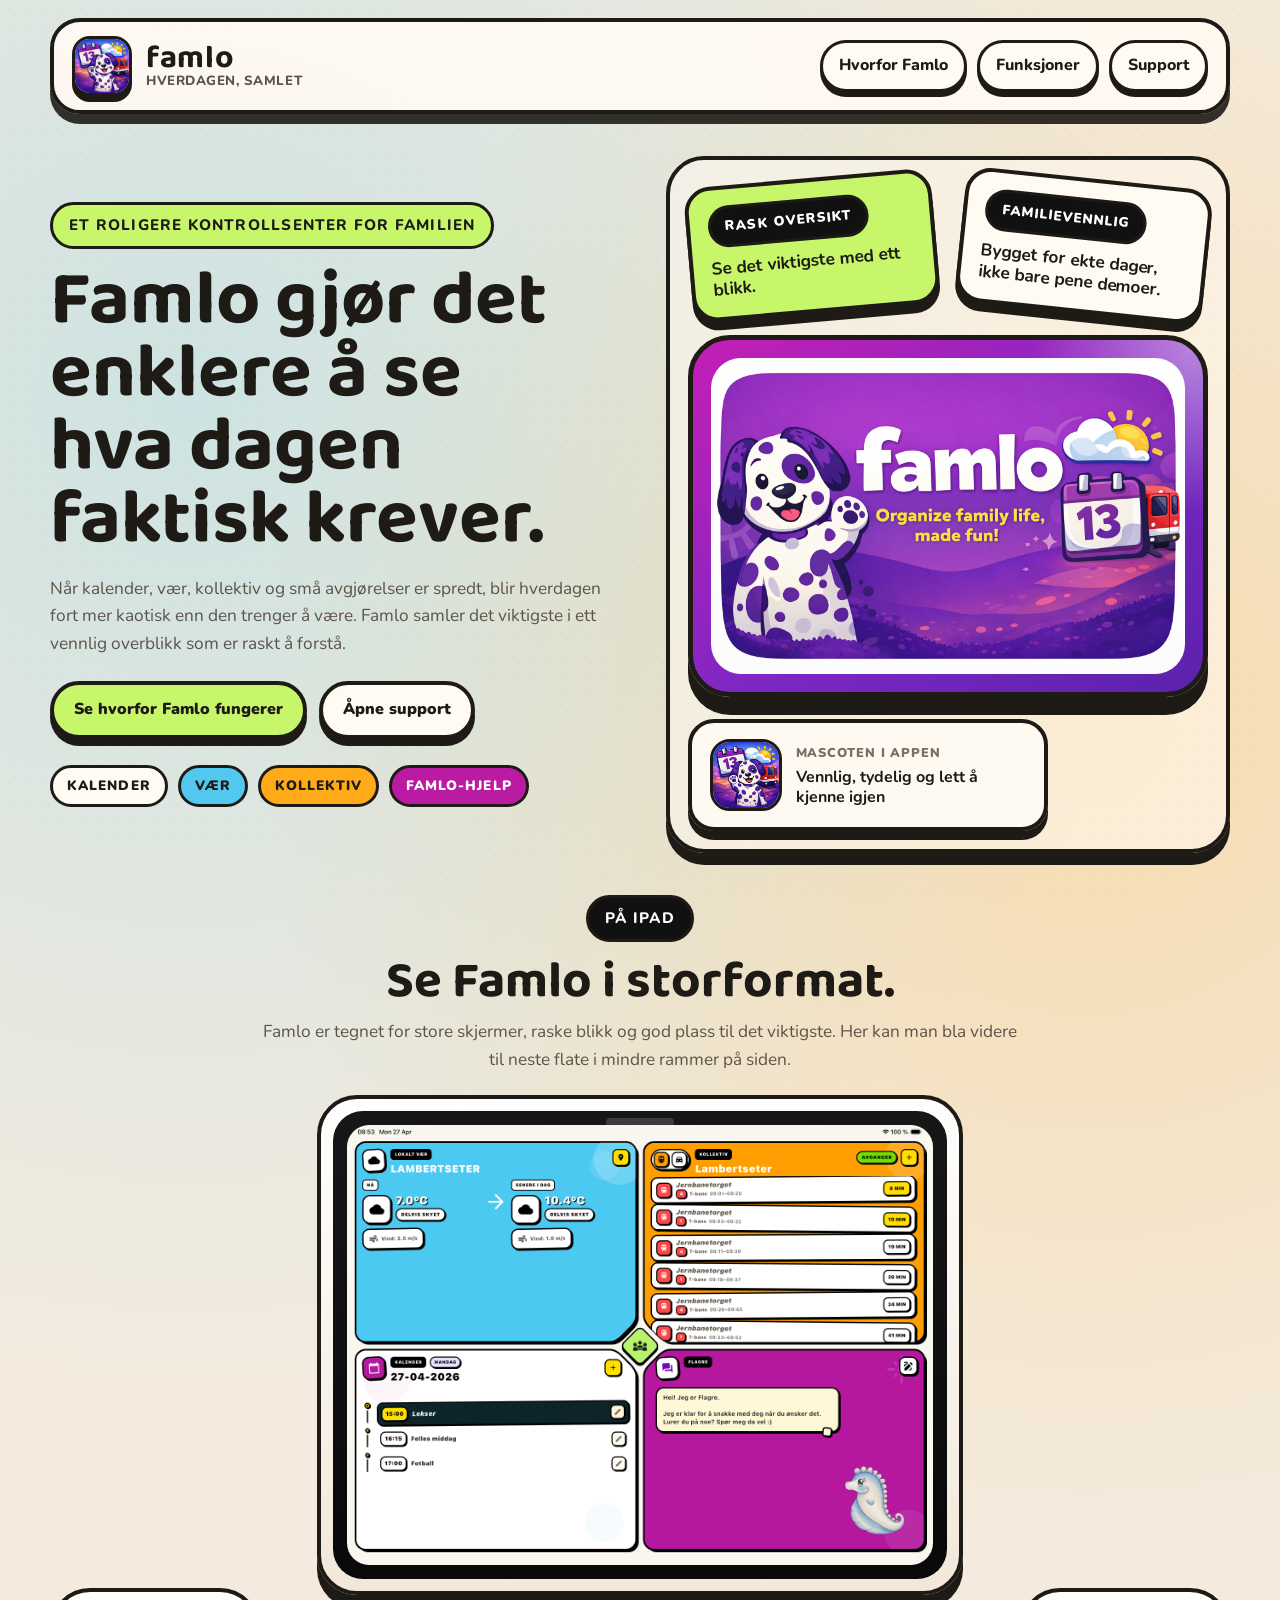
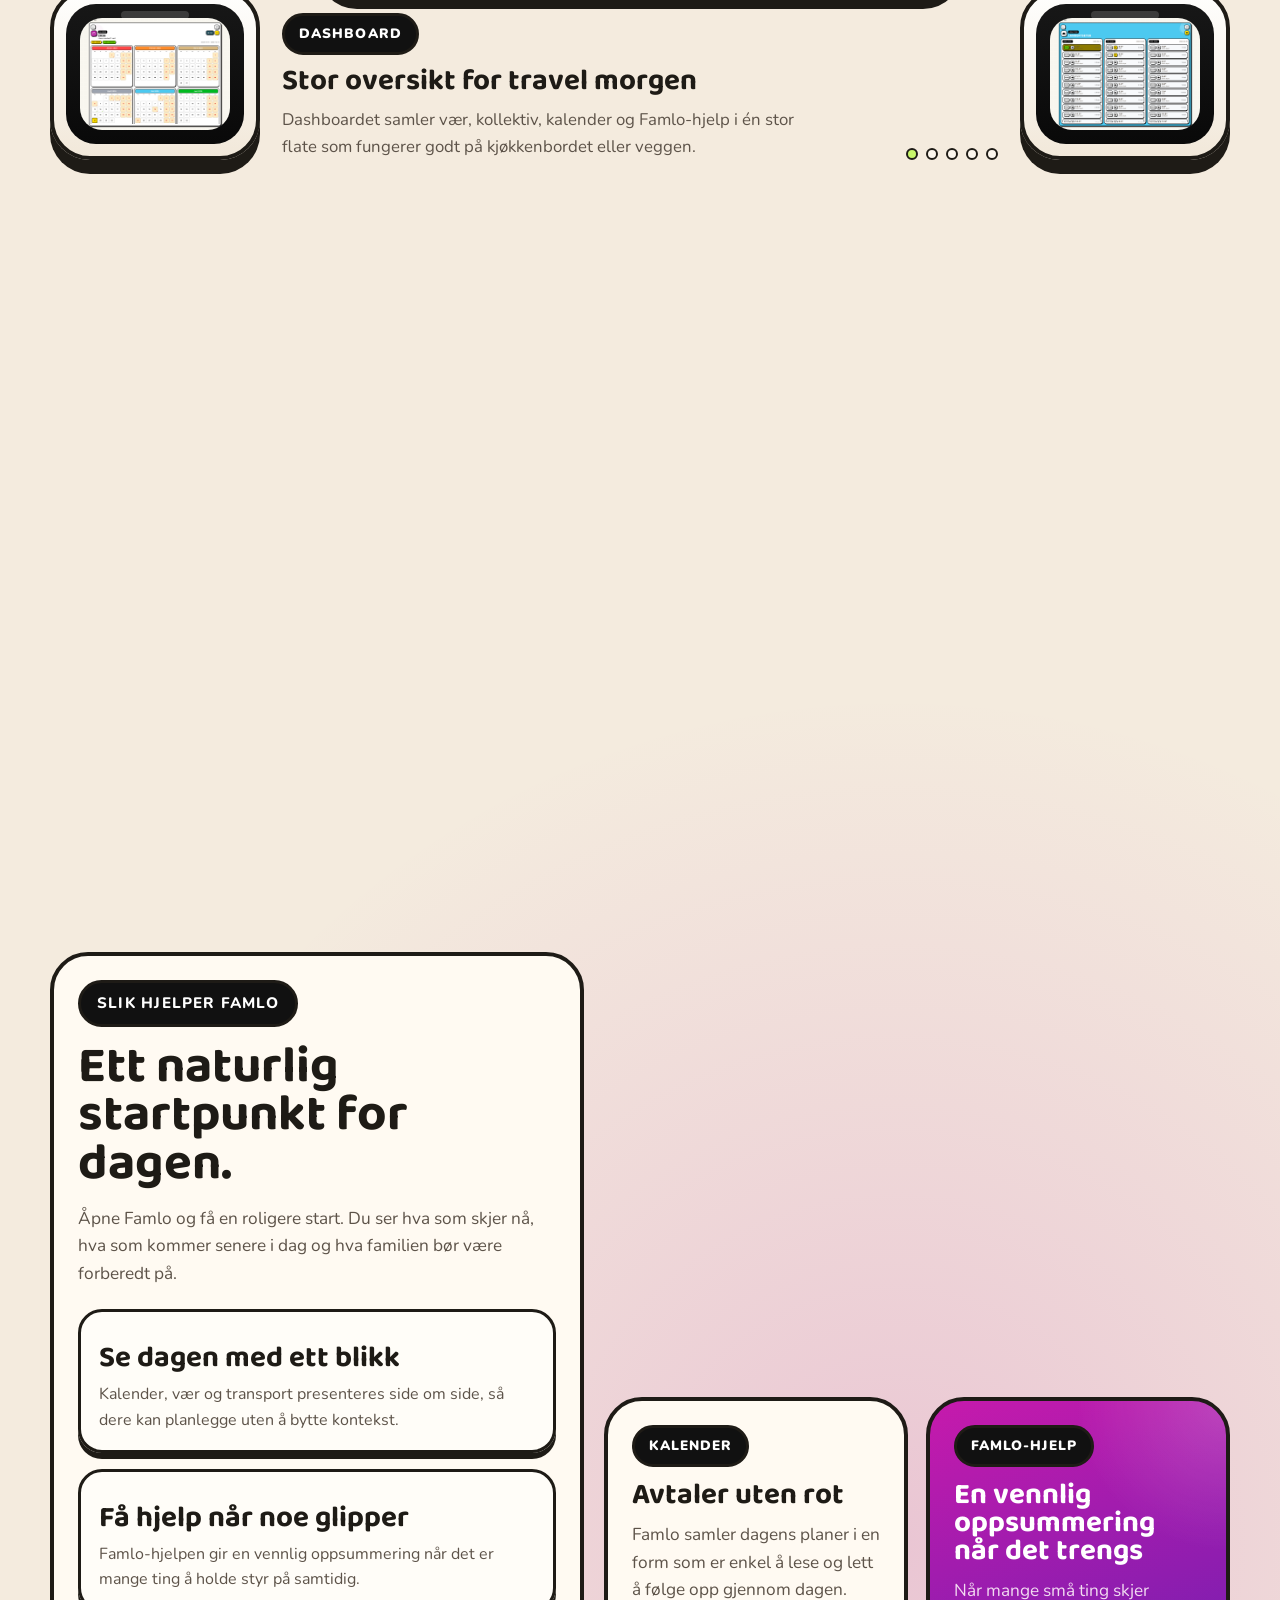
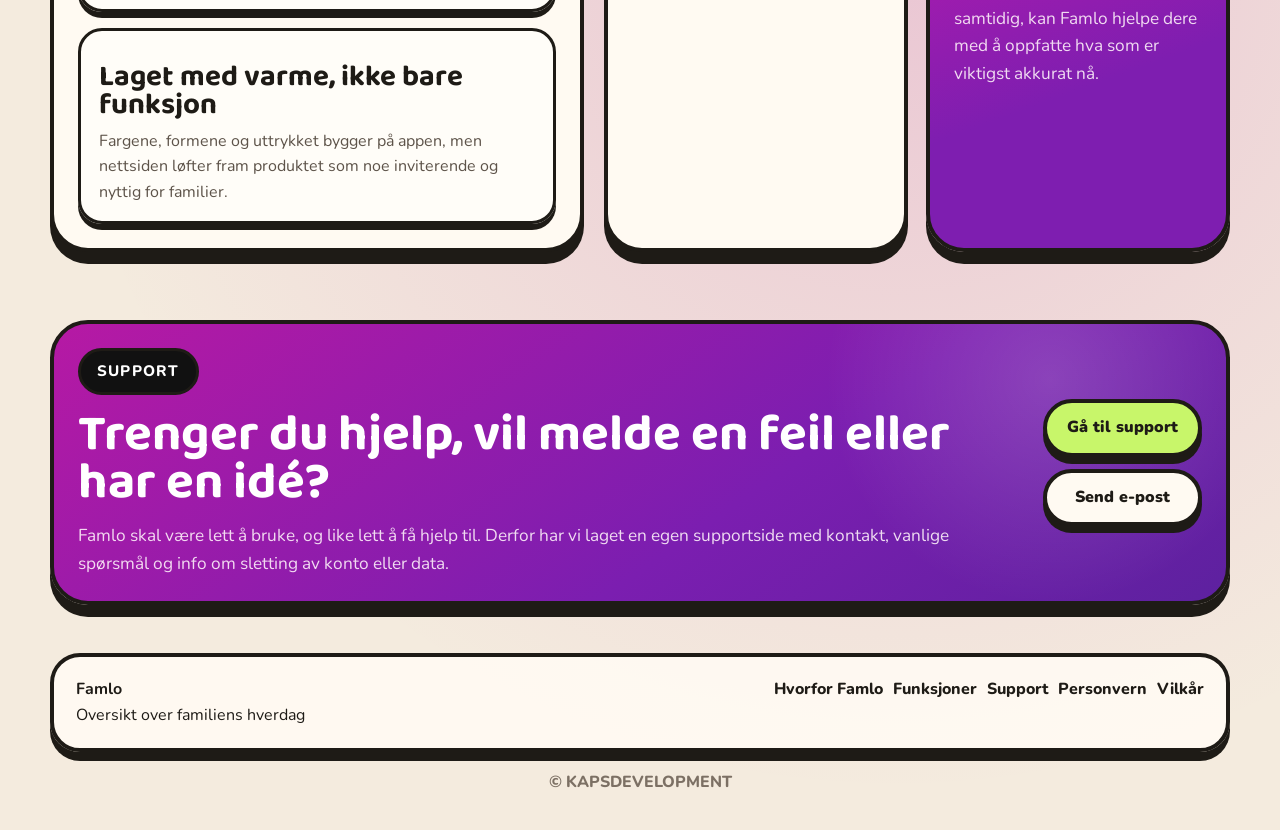
==== index.html @ 5cb6457a "UI impr" ====
<!DOCTYPE html>
<html lang="nb">
  <head>
    <meta charset="UTF-8" />
    <meta name="viewport" content="width=device-width, initial-scale=1.0" />
    <title>Famlo | Oversikt over familiens hverdag</title>
    <meta
      name="description"
      content="Famlo samler kalender, vær, kollektiv og vennlig hjelp i ett tydelig overblikk for familier."
    />
    <link rel="preconnect" href="https://fonts.googleapis.com" />
    <link rel="preconnect" href="https://fonts.gstatic.com" crossorigin />
    <link
      href="https://fonts.googleapis.com/css2?family=Baloo+2:wght@600;700;800&amp;family=Nunito:wght@500;700;800&amp;display=swap"
      rel="stylesheet"
    />
    <link rel="stylesheet" href="./styles.css" />
  </head>
  <body class="page-home">
    <div class="site-noise" aria-hidden="true"></div>

    <header class="site-header">
      <div class="container nav-shell">
        <a class="brand" href="./" aria-label="Famlo hjem">
          <span class="brand-icon">
            <img
              src="./assets/images/famlo_app_ikon.png"
              alt="Famlo ikon"
              loading="eager"
            />
          </span>
          <span class="brand-copy">
            <strong>famlo</strong>
            <small>Hverdagen, samlet</small>
          </span>
        </a>

        <nav class="nav-links" aria-label="Hovednavigasjon">
          <a href="#hvordan">Hvorfor Famlo</a>
          <a href="#funksjoner">Funksjoner</a>
          <a href="./support/">Support</a>
        </nav>
      </div>
    </header>

    <main>
      <section class="section hero-section">
        <div class="container hero-grid">
          <div class="hero-copy reveal">
            <span class="eyebrow lime">Et roligere kontrollsenter for familien</span>
            <h1>Famlo gjør det enklere å se hva dagen faktisk krever.</h1>
            <p class="hero-lead">
              Når kalender, vær, kollektiv og små avgjørelser er spredt, blir
              hverdagen fort mer kaotisk enn den trenger å være. Famlo samler det
              viktigste i ett vennlig overblikk som er raskt å forstå.
            </p>

            <div class="cta-row">
              <a class="button button-primary" href="#hvordan">Se hvorfor Famlo fungerer</a>
              <a class="button button-secondary" href="./support/">Åpne support</a>
            </div>

            <div class="hero-chip-row" aria-label="Famlo nøkkelpunkter">
              <span class="hero-chip">Kalender</span>
              <span class="hero-chip blue">Vær</span>
              <span class="hero-chip orange">Kollektiv</span>
              <span class="hero-chip purple">Famlo-hjelp</span>
            </div>
          </div>

          <div class="hero-visual reveal">
            <div class="visual-stage">
              <div class="visual-callouts visual-callouts-top">
                <div class="sticker-card lime tilt-left">
                  <span class="sticker-label">RASK OVERSIKT</span>
                  <strong>Se det viktigste med ett blikk.</strong>
                </div>

                <div class="sticker-card paper tilt-right">
                  <span class="sticker-label">FAMILIEVENNLIG</span>
                  <strong>Bygget for ekte dager, ikke bare pene demoer.</strong>
                </div>
              </div>

              <div class="promo-frame">
                <img
                  src="./assets/images/famlo_promo.png"
                  alt="Famlo promoillustrasjon"
                  loading="eager"
                />
              </div>

              <div class="visual-callouts visual-callouts-bottom">
                <div class="mascot-chip">
                  <img
                    src="./assets/images/famlo_app_ikon.png"
                    alt="Famlo hund"
                    loading="lazy"
                  />
                  <div>
                    <span>Mascoten i appen</span>
                    <strong>Vennlig, tydelig og lett å kjenne igjen</strong>
                  </div>
                </div>
              </div>
            </div>
          </div>
        </div>
      </section>

      <section class="section showcase-section" id="skjermbilder">
        <div class="container">
          <div class="section-heading showcase-heading reveal">
            <span class="eyebrow">På iPad</span>
            <h2>Se Famlo i storformat.</h2>
            <p>
              Famlo er tegnet for store skjermer, raske blikk og god plass til det
              viktigste. Her kan man bla videre til neste flate i mindre rammer på
              siden.
            </p>
          </div>

          <div class="showcase-carousel reveal" data-showcase-carousel>
            <button
              class="showcase-side-button showcase-side-button-prev"
              type="button"
              data-showcase-shift="-1"
              aria-label="Vis forrige skjermbilde"
            >
              <div class="tablet-frame tablet-frame-small">
                <div class="tablet-shell">
                  <span class="tablet-camera" aria-hidden="true"></span>
                  <div class="tablet-screen" data-showcase-screen="prev"></div>
                </div>
              </div>
            </button>

            <div class="showcase-main-stage">
              <div class="tablet-frame tablet-frame-large">
                <div class="tablet-shell">
                  <span class="tablet-camera" aria-hidden="true"></span>
                  <div class="tablet-screen" data-showcase-screen="current"></div>
                </div>
              </div>

              <div class="showcase-caption">
                <div class="showcase-caption-copy">
                  <span class="summary-kicker" data-showcase-badge></span>
                  <h3 data-showcase-title></h3>
                  <p data-showcase-copy></p>
                </div>

                <div class="showcase-controls">
                  <div class="showcase-dots" data-showcase-dots aria-label="Skjermbildevalg"></div>
                </div>
              </div>
            </div>

            <button
              class="showcase-side-button showcase-side-button-next"
              type="button"
              data-showcase-shift="1"
              aria-label="Vis neste skjermbilde"
            >
              <div class="tablet-frame tablet-frame-small">
                <div class="tablet-shell">
                  <span class="tablet-camera" aria-hidden="true"></span>
                  <div class="tablet-screen" data-showcase-screen="next"></div>
                </div>
              </div>
            </button>
          </div>
        </div>
      </section>

      <section class="section" id="hvordan">
        <div class="container">
          <div class="section-heading reveal">
            <span class="eyebrow">Hvorfor Famlo</span>
            <h2>Bygget for ekte familiehverdag</h2>
            <p>
              Famlo skal ikke føles som enda en app som krever mer oppmerksomhet.
              Den skal redusere friksjon, gjøre informasjon lettere å oppfatte og
              hjelpe familien med å holde oversikt uten å holde alt i hodet.
            </p>
          </div>

          <div class="value-grid">
            <article class="value-card sky reveal">
              <span class="card-tag">Mindre friksjon</span>
              <h3>Det viktigste først</h3>
              <p>
                Slipp å hoppe mellom flere apper bare for å vite hva som skjer i
                dag, hvordan været blir og hvordan dere kommer dere dit dere skal.
              </p>
            </article>

            <article class="value-card orange reveal">
              <span class="card-tag">Raskt å forstå</span>
              <h3>Tydelig også når det haster</h3>
              <p>
                Store flater, tydelige kontraster og en vennlig visuell stil gjør
                det lettere å lese informasjon raskt i en travel morgen.
              </p>
            </article>

            <article class="value-card paper reveal">
              <span class="card-tag">Samlet flyt</span>
              <h3>Mer oversikt, mindre koordinering</h3>
              <p>
                Når familien deler en tydelig oversikt, blir det enklere å følge
                opp avtaler, planer og små endringer underveis i dagen.
              </p>
            </article>

            <article class="value-card plum reveal">
              <span class="card-tag">Vennlig hjelp</span>
              <h3>Støtte når hodet er fullt</h3>
              <p>
                Famlo er laget for å gi korte oppsummeringer og nyttig hjelp når
                det er mye som skjer samtidig hjemme.
              </p>
            </article>
          </div>
        </div>
      </section>

      <section class="section" id="funksjoner">
        <div class="container feature-layout">
          <article class="story-card reveal">
            <span class="eyebrow">Slik hjelper Famlo</span>
            <h2>Ett naturlig startpunkt for dagen.</h2>
            <p>
              Åpne Famlo og få en roligere start. Du ser hva som skjer nå, hva som
              kommer senere i dag og hva familien bør være forberedt på.
            </p>

            <div class="story-points">
              <div class="story-point">
                <h3>Se dagen med ett blikk</h3>
                <p>
                  Kalender, vær og transport presenteres side om side, så dere kan
                  planlegge uten å bytte kontekst.
                </p>
              </div>

              <div class="story-point">
                <h3>Få hjelp når noe glipper</h3>
                <p>
                  Famlo-hjelpen gir en vennlig oppsummering når det er mange ting å
                  holde styr på samtidig.
                </p>
              </div>

              <div class="story-point">
                <h3>Laget med varme, ikke bare funksjon</h3>
                <p>
                  Fargene, formene og uttrykket bygger på appen, men nettsiden
                  løfter fram produktet som noe inviterende og nyttig for familier.
                </p>
              </div>
            </div>
          </article>

          <div class="dashboard-grid">
            <article class="feature-card sky reveal">
              <span class="feature-label">LOKALT VÆR</span>
              <h3>Forbered dagen raskere</h3>
              <p>
                Se hvordan været er nå og senere i dag, så det blir lettere å kle
                barna riktig og planlegge overganger.
              </p>
            </article>

            <article class="feature-card orange reveal">
              <span class="feature-label">KOLLEKTIV</span>
              <h3>Vit når dere må gå</h3>
              <p>
                Famlo gjør avgangene mer synlige og mer brukbare i øyeblikket, så
                familien slipper mer gjetting enn nødvendig.
              </p>
            </article>

            <article class="feature-card paper reveal">
              <span class="feature-label">KALENDER</span>
              <h3>Avtaler uten rot</h3>
              <p>
                Famlo samler dagens planer i en form som er enkel å lese og lett å
                følge opp gjennom dagen.
              </p>
            </article>

            <article class="feature-card plum reveal">
              <span class="feature-label">FAMLO-HJELP</span>
              <h3>En vennlig oppsummering når det trengs</h3>
              <p>
                Når mange små ting skjer samtidig, kan Famlo hjelpe dere med å
                oppfatte hva som er viktigst akkurat nå.
              </p>
            </article>
          </div>
        </div>
      </section>

      <section class="section">
        <div class="container">
          <div class="cta-banner reveal">
            <div>
              <span class="eyebrow">Support</span>
              <h2>Trenger du hjelp, vil melde en feil eller har en idé?</h2>
              <p>
                Famlo skal være lett å bruke, og like lett å få hjelp til. Derfor
                har vi laget en egen supportside med kontakt, vanlige spørsmål og
                info om sletting av konto eller data.
              </p>
            </div>

            <div class="cta-stack">
              <a class="button button-primary" href="./support/">Gå til support</a>
              <a class="button button-secondary" href="mailto:contact@kapsdevelopment.com">
                Send e-post
              </a>
            </div>
          </div>
        </div>
      </section>
    </main>

    <footer class="site-footer">
      <div class="container footer-shell">
        <div>
          <strong>Famlo</strong><br />
          Oversikt over familiens hverdag
        </div>

        <div class="footer-links">
          <a href="#hvordan">Hvorfor Famlo</a>
          <a href="#funksjoner">Funksjoner</a>
          <a href="./support/">Support</a>
          <a href="./privacy/">Personvern</a>
          <a href="./terms/">Vilkår</a>
        </div>
      </div>

      <p class="footer-note">
        <a href="https://kapsdevelopment.com">© KAPSDEVELOPMENT</a>
      </p>
    </footer>

    <script src="./script.js"></script>
  </body>
</html>
---- styles.css ----
:root {
  --bg: #f4ebde;
  --paper: #fffaf2;
  --paper-strong: #fffdf8;
  --ink: #1e1b16;
  --muted: #5d5349;
  --muted-soft: #7c7064;
  --line: #1e1b16;
  --lime: #c8f66a;
  --sky: #53c8ef;
  --orange: #ffaa18;
  --plum: #bb1ba3;
  --purple-deep: #6f21b6;
  --yellow: #ffde00;
  --cream-shadow: rgba(30, 27, 22, 0.16);
  --card-shadow: 0 12px 0 var(--line);
  --border-strong: 4px solid var(--line);
  --radius-xl: 38px;
  --radius-lg: 28px;
  --radius-md: 20px;
  --radius-pill: 999px;
  --font-display: "Baloo 2", "Trebuchet MS", sans-serif;
  --font-body: "Nunito", "Trebuchet MS", sans-serif;
  --max-width: 1180px;
}

* {
  box-sizing: border-box;
}

html {
  scroll-behavior: smooth;
}

body {
  margin: 0;
  min-height: 100vh;
  color: var(--ink);
  font-family: var(--font-body);
  background:
    radial-gradient(circle at 15% 10%, rgba(83, 200, 239, 0.24), transparent 26%),
    radial-gradient(circle at 85% 18%, rgba(255, 170, 24, 0.24), transparent 24%),
    radial-gradient(circle at 70% 78%, rgba(187, 27, 163, 0.18), transparent 26%),
    var(--bg);
  line-height: 1.6;
}

body.page-support {
  background:
    radial-gradient(circle at 10% 16%, rgba(200, 246, 106, 0.24), transparent 22%),
    radial-gradient(circle at 86% 14%, rgba(83, 200, 239, 0.2), transparent 24%),
    radial-gradient(circle at 72% 84%, rgba(187, 27, 163, 0.16), transparent 24%),
    var(--bg);
}

.site-noise {
  position: fixed;
  inset: 0;
  pointer-events: none;
  opacity: 0.34;
  background-image: radial-gradient(rgba(30, 27, 22, 0.09) 1px, transparent 1px);
  background-size: 18px 18px;
  z-index: -1;
}

img {
  display: block;
  max-width: 100%;
}

a {
  color: inherit;
  text-decoration: none;
}

p {
  margin: 0;
}

.container {
  width: min(calc(100% - 32px), var(--max-width));
  margin: 0 auto;
}

.section {
  padding: 34px 0;
}

.site-header {
  position: sticky;
  top: 0;
  z-index: 20;
  padding: 18px 0 0;
}

.nav-shell {
  display: flex;
  align-items: center;
  justify-content: space-between;
  gap: 20px;
  padding: 14px 18px;
  border: var(--border-strong);
  border-radius: 30px;
  background: rgba(255, 250, 242, 0.92);
  box-shadow: 0 10px 0 rgba(30, 27, 22, 0.9);
  backdrop-filter: blur(8px);
}

.brand {
  display: flex;
  align-items: center;
  gap: 14px;
  min-width: 0;
}

.brand-icon {
  width: 60px;
  height: 60px;
  border-radius: 18px;
  overflow: hidden;
  border: 3px solid var(--line);
  background: var(--paper-strong);
  box-shadow: 0 6px 0 var(--line);
  flex: 0 0 auto;
}

.brand-icon img {
  width: 100%;
  height: 100%;
  object-fit: cover;
}

.brand-copy {
  display: flex;
  flex-direction: column;
  line-height: 1;
}

.brand-copy strong {
  font-family: var(--font-display);
  font-size: 2rem;
  letter-spacing: 0.02em;
}

.brand-copy small {
  font-weight: 800;
  color: var(--muted);
  letter-spacing: 0.04em;
  text-transform: uppercase;
}

.nav-links {
  display: flex;
  align-items: center;
  flex-wrap: wrap;
  justify-content: flex-end;
  gap: 10px;
}

.nav-links a,
.text-link {
  padding: 10px 16px;
  border: 3px solid var(--line);
  border-radius: var(--radius-pill);
  background: var(--paper);
  box-shadow: 0 5px 0 var(--line);
  font-weight: 800;
  transition: transform 160ms ease, box-shadow 160ms ease, background 160ms ease;
}

.nav-links a:hover,
.text-link:hover,
.button:hover {
  transform: translateY(-2px);
  box-shadow: 0 7px 0 var(--line);
}

.hero-section {
  padding-top: 42px;
}

.hero-grid,
.support-hero-grid {
  display: grid;
  grid-template-columns: minmax(0, 1.02fr) minmax(0, 0.98fr);
  gap: 28px;
  align-items: center;
}

.support-hero-grid {
  align-items: start;
}

.hero-copy,
.hero-visual,
.story-card,
.support-panel,
.form-card,
.quick-link-card,
.value-card,
.feature-card,
.cta-banner {
  border: var(--border-strong);
  border-radius: var(--radius-xl);
  box-shadow: var(--card-shadow);
}

.hero-copy {
  padding: 12px 0;
  border: 0;
  box-shadow: none;
}

.eyebrow {
  display: inline-flex;
  align-items: center;
  justify-content: center;
  margin-bottom: 16px;
  padding: 8px 16px;
  border: 3px solid var(--line);
  border-radius: var(--radius-pill);
  background: #111;
  color: #fff;
  font-size: 0.95rem;
  font-weight: 800;
  letter-spacing: 0.08em;
  text-transform: uppercase;
}

.eyebrow.lime {
  background: var(--lime);
  color: var(--ink);
}

h1,
h2,
h3 {
  margin: 0;
  font-family: var(--font-display);
  line-height: 0.95;
}

h1 {
  font-size: clamp(3.3rem, 6vw, 6.2rem);
  max-width: 11ch;
}

h2 {
  font-size: clamp(2.2rem, 4vw, 4rem);
}

h3 {
  font-size: clamp(1.55rem, 2.3vw, 2rem);
}

.hero-lead,
.section-heading p,
.story-card > p,
.feature-card p,
.value-card p,
.cta-banner p,
.support-copy,
.form-intro,
.faq-content p,
.support-panel p,
.quick-link-card p {
  color: var(--muted);
  font-size: 1.08rem;
}

.hero-lead {
  max-width: 57ch;
  margin-top: 18px;
}

.support-copy {
  margin-top: 14px;
  max-width: 58ch;
}

.cta-row {
  display: flex;
  flex-wrap: wrap;
  gap: 12px;
  margin-top: 24px;
}

.button {
  display: inline-flex;
  align-items: center;
  justify-content: center;
  min-height: 56px;
  padding: 12px 20px;
  border: var(--border-strong);
  border-radius: var(--radius-pill);
  box-shadow: 0 7px 0 var(--line);
  font-size: 1rem;
  font-weight: 900;
  text-align: center;
  transition: transform 160ms ease, box-shadow 160ms ease, background 160ms ease;
}

.button-primary {
  background: var(--lime);
}

.button-secondary {
  background: var(--paper);
}

.hero-chip-row {
  display: flex;
  flex-wrap: wrap;
  gap: 10px;
  margin-top: 26px;
}

.hero-chip,
.feature-label,
.card-tag,
.sticker-label,
.summary-kicker {
  display: inline-flex;
  align-items: center;
  justify-content: center;
  width: fit-content;
  padding: 7px 14px;
  border: 3px solid var(--line);
  border-radius: var(--radius-pill);
  background: #111;
  color: #fff;
  font-size: 0.85rem;
  font-weight: 900;
  letter-spacing: 0.08em;
  text-transform: uppercase;
}

.hero-chip {
  background: var(--paper);
  color: var(--ink);
}

.hero-chip.blue {
  background: var(--sky);
}

.hero-chip.orange {
  background: var(--orange);
}

.hero-chip.purple {
  background: var(--plum);
  color: #fff;
}

.visual-stage {
  display: flex;
  flex-direction: column;
  gap: 18px;
}

.hero-visual {
  padding: 18px;
  background: rgba(255, 250, 242, 0.55);
}

.promo-frame {
  position: relative;
  z-index: 1;
  width: min(100%, 540px);
  margin-inline: auto;
  padding: 18px;
  border-radius: 42px;
  border: 5px solid var(--line);
  background:
    radial-gradient(circle at top right, rgba(255, 255, 255, 0.46), transparent 28%),
    linear-gradient(145deg, #c41fb4, #7d27c5 55%, #5b22aa);
  box-shadow: 0 18px 0 var(--line);
}

.promo-frame img {
  width: 100%;
  border-radius: 30px;
}

.visual-callouts {
  display: flex;
  align-items: flex-start;
  justify-content: space-between;
  gap: 16px;
}

.visual-callouts-top {
  margin-bottom: 4px;
}

.visual-callouts-bottom {
  margin-top: 4px;
}

.sticker-card,
.mascot-chip {
  border: var(--border-strong);
  border-radius: 26px;
  box-shadow: 0 9px 0 var(--line);
  padding: 16px 18px;
}

.sticker-card {
  width: min(248px, 48%);
}

.sticker-card strong {
  display: block;
  margin-top: 10px;
  font-size: 1.08rem;
  line-height: 1.25;
}

.sticker-card.lime {
  background: var(--lime);
  animation: floaty 5.6s ease-in-out infinite;
}

.sticker-card.paper {
  background: var(--paper);
  animation: floaty 6.2s ease-in-out infinite reverse;
}

.tilt-left {
  transform: rotate(-5deg);
}

.tilt-right {
  transform: rotate(6deg);
}

.mascot-chip {
  display: flex;
  align-items: center;
  gap: 14px;
  width: min(360px, 100%);
  background: rgba(255, 250, 242, 0.96);
  animation: bob 6.8s ease-in-out infinite;
}

.mascot-chip img {
  width: 72px;
  height: 72px;
  object-fit: cover;
  border-radius: 20px;
  border: 3px solid var(--line);
  background: #fff;
  flex: 0 0 auto;
}

.mascot-chip span {
  display: block;
  font-size: 0.8rem;
  font-weight: 900;
  letter-spacing: 0.07em;
  text-transform: uppercase;
  color: var(--muted-soft);
}

.mascot-chip strong {
  display: block;
  margin-top: 4px;
  line-height: 1.25;
  font-size: 1rem;
}

.showcase-section {
  padding-top: 8px;
}

.showcase-heading {
  margin-inline: auto;
  text-align: center;
}

.showcase-carousel {
  display: grid;
  grid-template-columns: minmax(0, 210px) minmax(0, 1fr) minmax(0, 210px);
  gap: 22px;
  align-items: end;
}

.showcase-main-stage {
  display: grid;
  gap: 18px;
  justify-items: center;
}

.showcase-side-button {
  display: grid;
  gap: 0;
  padding: 0;
  border: 0;
  background: transparent;
  color: inherit;
  cursor: pointer;
  text-align: center;
  transition: transform 180ms ease;
}

.showcase-side-button:hover,
.showcase-side-button:focus-visible {
  transform: translateY(-4px);
}

.showcase-side-button:focus-visible {
  outline: 3px solid var(--line);
  outline-offset: 4px;
}

.tablet-frame {
  width: 100%;
  padding: 12px;
  border: 4px solid var(--line);
  border-radius: 40px;
  background:
    linear-gradient(180deg, rgba(255, 255, 255, 0.96), rgba(241, 231, 217, 0.96));
  box-shadow: 0 14px 0 var(--line);
}

.tablet-frame-large {
  max-width: 646px;
  margin-inline: auto;
}

.tablet-frame-small {
  max-width: 210px;
  margin-inline: auto;
}

.tablet-shell {
  position: relative;
  padding: 14px;
  border-radius: 30px;
  background: linear-gradient(180deg, #171717, #090909);
}

.tablet-camera {
  position: absolute;
  top: 7px;
  left: 50%;
  width: 68px;
  height: 8px;
  border-radius: 999px;
  background: rgba(255, 255, 255, 0.16);
  transform: translateX(-50%);
}

.tablet-screen {
  aspect-ratio: 4 / 3;
  overflow: hidden;
  border-radius: 22px;
  background: #f7f1e5;
}

.showcase-screen-image {
  width: 100%;
  height: 100%;
  object-fit: cover;
}

.showcase-screen-placeholder {
  display: flex;
  height: 100%;
  flex-direction: column;
  justify-content: space-between;
  padding: 18px;
  color: var(--ink);
}

.showcase-tone-sky {
  background:
    radial-gradient(circle at top right, rgba(255, 255, 255, 0.38), transparent 28%),
    linear-gradient(180deg, #69c7ef, #4db8e8);
}

.showcase-tone-paper {
  background:
    radial-gradient(circle at top right, rgba(83, 200, 239, 0.18), transparent 26%),
    linear-gradient(180deg, #fff9ef, #f8eedf);
}

.showcase-tone-plum {
  background:
    radial-gradient(circle at top right, rgba(255, 255, 255, 0.22), transparent 30%),
    linear-gradient(180deg, #c21ab3, #7c20b8 62%, #5b22aa);
  color: #fff;
}

.showcase-screen-top {
  display: flex;
  align-items: center;
  justify-content: space-between;
  gap: 12px;
}

.showcase-screen-kicker,
.showcase-screen-status {
  display: inline-flex;
  align-items: center;
  justify-content: center;
  min-height: 34px;
  padding: 6px 12px;
  border: 3px solid var(--line);
  border-radius: var(--radius-pill);
  box-shadow: 0 4px 0 var(--line);
  font-size: 0.82rem;
  font-weight: 900;
  letter-spacing: 0.04em;
  text-transform: uppercase;
}

.showcase-screen-kicker {
  background: #111;
  color: #fff;
}

.showcase-screen-status {
  background: var(--paper);
  color: var(--ink);
}

.showcase-tone-plum .showcase-screen-status {
  background: var(--yellow);
}

.showcase-screen-body {
  display: grid;
  gap: 8px;
}

.showcase-screen-title {
  font-family: var(--font-display);
  font-size: clamp(1.7rem, 2.8vw, 3rem);
  line-height: 0.95;
  letter-spacing: -0.02em;
}

.showcase-screen-subtitle {
  max-width: 28ch;
  font-size: 1rem;
  font-weight: 800;
  color: inherit;
  opacity: 0.86;
}

.showcase-screen-panels {
  display: grid;
  gap: 10px;
}

.showcase-screen-panel {
  display: flex;
  align-items: center;
  justify-content: space-between;
  gap: 12px;
  padding: 12px 14px;
  border: 3px solid var(--line);
  border-radius: 20px;
  box-shadow: 0 5px 0 var(--line);
  background: rgba(255, 250, 242, 0.95);
  color: var(--ink);
}

.showcase-screen-panel strong {
  font-size: 0.98rem;
  line-height: 1.15;
}

.showcase-screen-panel span {
  font-size: 0.88rem;
  font-weight: 900;
  color: var(--muted);
}

.showcase-caption {
  width: 100%;
  display: flex;
  align-items: end;
  justify-content: space-between;
  gap: 18px;
}

.showcase-caption-copy {
  max-width: 34rem;
}

.showcase-caption-copy h3 {
  margin-top: 12px;
}

.showcase-caption-copy p {
  margin-top: 12px;
  color: var(--muted);
  font-size: 1.05rem;
}

.showcase-controls {
  display: flex;
  align-items: center;
  gap: 0;
  flex-wrap: wrap;
  justify-content: flex-end;
}

.showcase-dots {
  display: flex;
  align-items: center;
  gap: 8px;
}

.showcase-dot {
  width: 12px;
  height: 12px;
  border: 2px solid var(--line);
  border-radius: 999px;
  background: rgba(255, 250, 242, 0.75);
}

.showcase-dot.is-active {
  background: var(--lime);
}

.section-heading {
  max-width: 760px;
  margin-bottom: 22px;
}

.section-heading h2 {
  margin-bottom: 12px;
}

.value-grid {
  display: grid;
  grid-template-columns: repeat(2, minmax(0, 1fr));
  gap: 18px;
}

.value-card,
.feature-card,
.quick-link-card,
.support-panel,
.form-card,
.story-card,
.cta-banner {
  padding: 24px;
}

.value-card h3,
.feature-card h3,
.quick-link-card h3,
.story-point h3 {
  margin-top: 14px;
  margin-bottom: 10px;
}

.value-card.sky,
.feature-card.sky {
  background: var(--sky);
}

.value-card.orange,
.feature-card.orange {
  background: var(--orange);
}

.value-card.paper,
.feature-card.paper,
.quick-link-card,
.story-card,
.form-card {
  background: var(--paper);
}

.value-card.plum,
.feature-card.plum {
  background:
    radial-gradient(circle at top right, rgba(255, 255, 255, 0.18), transparent 28%),
    linear-gradient(160deg, #c61aac, #7e1eb0 62%);
  color: #fff;
}

.value-card.plum p,
.feature-card.plum p {
  color: rgba(255, 245, 251, 0.88);
}

.feature-layout {
  display: grid;
  grid-template-columns: minmax(0, 0.92fr) minmax(0, 1.08fr);
  gap: 20px;
  align-items: stretch;
}

.story-card > p {
  margin-top: 16px;
}

.story-points {
  display: grid;
  gap: 16px;
  margin-top: 22px;
}

.story-point {
  padding: 18px 18px 16px;
  border: 3px solid var(--line);
  border-radius: 24px;
  background: rgba(255, 255, 255, 0.45);
  box-shadow: 0 6px 0 var(--line);
}

.story-point p {
  margin-top: 8px;
  color: var(--muted);
}

.dashboard-grid {
  display: grid;
  grid-template-columns: repeat(2, minmax(0, 1fr));
  gap: 18px;
}

.feature-card {
  min-height: 235px;
}

.feature-card p {
  margin-top: 12px;
}

.cta-banner {
  display: grid;
  grid-template-columns: minmax(0, 1fr) auto;
  gap: 20px;
  align-items: center;
  background:
    radial-gradient(circle at 85% 20%, rgba(255, 255, 255, 0.16), transparent 22%),
    linear-gradient(145deg, #b619a4, #7b1eb0 60%, #5d219f);
  color: #fff;
}

.cta-banner p {
  margin-top: 14px;
  color: rgba(255, 245, 251, 0.88);
}

.cta-banner .button-primary,
.cta-banner .button-secondary {
  color: var(--ink);
}

.cta-stack {
  display: flex;
  flex-direction: column;
  gap: 12px;
  align-items: stretch;
}

.support-hero {
  padding-top: 42px;
}

.quick-link-grid {
  display: grid;
  grid-template-columns: repeat(3, minmax(0, 1fr));
  gap: 18px;
}

.support-hero-side {
  display: grid;
  gap: 18px;
}

.support-summary-card {
  padding: 24px;
  border: var(--border-strong);
  border-radius: var(--radius-xl);
  box-shadow: var(--card-shadow);
  background:
    radial-gradient(circle at top right, rgba(255, 255, 255, 0.2), transparent 26%),
    linear-gradient(155deg, #b91aa4, #7b24ba 58%, #5b22aa);
  color: #fff;
}

.support-summary-card h2 {
  margin-top: 12px;
  max-width: 11ch;
}

.support-summary-card > p {
  margin-top: 14px;
  color: rgba(255, 245, 251, 0.9);
  font-size: 1.02rem;
}

.support-mini-list {
  display: grid;
  gap: 14px;
  margin-top: 20px;
}

.support-mini-item {
  display: grid;
  grid-template-columns: auto 1fr;
  gap: 14px;
  align-items: start;
  padding: 16px;
  border: 3px solid var(--line);
  border-radius: 24px;
  box-shadow: 0 6px 0 var(--line);
  background: rgba(255, 250, 242, 0.95);
  color: var(--ink);
}

.support-mini-item span {
  display: inline-flex;
  align-items: center;
  justify-content: center;
  width: 46px;
  height: 46px;
  border: 3px solid var(--line);
  border-radius: 16px;
  box-shadow: 0 4px 0 var(--line);
  background: var(--lime);
  font-family: var(--font-display);
  font-size: 1.45rem;
  font-weight: 900;
  line-height: 1;
}

.support-mini-item strong {
  display: block;
  font-family: var(--font-display);
  font-size: 1.38rem;
  line-height: 1;
}

.support-mini-item p {
  margin-top: 7px;
  color: var(--muted);
  font-size: 0.98rem;
}

.support-pill-row {
  display: flex;
  flex-wrap: wrap;
  gap: 10px;
  margin-top: 20px;
}

.quick-link-card {
  background:
    radial-gradient(circle at top right, rgba(255, 255, 255, 0.54), transparent 26%),
    var(--paper);
}

.quick-link-card p {
  margin-top: 12px;
  margin-bottom: 18px;
}

.support-panel h2,
.form-card h2 {
  margin-bottom: 14px;
}

.support-panel {
  background:
    radial-gradient(circle at top right, rgba(255, 255, 255, 0.18), transparent 22%),
    linear-gradient(160deg, #b71a9e, #7f1eb0 60%);
  color: #fff;
}

.support-panel p {
  margin-top: 12px;
  color: rgba(255, 245, 251, 0.9);
}

.support-panel .eyebrow {
  background: var(--yellow);
  color: var(--ink);
}

.support-panel .button-primary,
.support-panel .button-secondary {
  color: var(--ink);
}

.form-card {
  background:
    radial-gradient(circle at top right, rgba(83, 200, 239, 0.22), transparent 24%),
    var(--paper);
}

.form-intro {
  margin-bottom: 16px;
}

.form-status {
  display: none;
  margin: 0 0 16px;
  padding: 14px 16px;
  border-radius: 18px;
  border: 3px solid var(--line);
  box-shadow: 0 5px 0 var(--line);
  background: #fff;
  font-weight: 800;
}

.form-status.is-visible {
  display: block;
}

.form-status.is-success {
  background: #dff5bb;
}

.form-status.is-error {
  background: #ffd7d7;
}

.form-status.is-pending {
  background: #fff3bb;
}

.honeypot {
  display: none;
}

.form-grid {
  display: grid;
  grid-template-columns: repeat(2, minmax(0, 1fr));
  gap: 14px;
}

.field {
  display: flex;
  flex-direction: column;
  gap: 8px;
  margin-top: 14px;
}

.field label {
  font-weight: 900;
}

.field input,
.field select,
.field textarea {
  width: 100%;
  padding: 14px 16px;
  border: 3px solid var(--line);
  border-radius: 20px;
  background: #fffefb;
  box-shadow: 0 5px 0 var(--line);
  font: inherit;
  color: var(--ink);
  resize: vertical;
  outline: none;
  transition: transform 140ms ease, box-shadow 140ms ease;
}

.field input:focus,
.field select:focus,
.field textarea:focus {
  transform: translateY(-1px);
  box-shadow: 0 6px 0 var(--line);
}

.submit-row {
  margin-top: 20px;
}

.form-hint {
  margin-top: 12px;
  color: var(--muted-soft);
  font-size: 0.98rem;
}

.faq-list {
  display: grid;
  gap: 14px;
}

.faq-item {
  overflow: hidden;
  border: var(--border-strong);
  border-radius: 26px;
  background: var(--paper);
  box-shadow: 0 8px 0 var(--line);
}

.faq-item summary {
  position: relative;
  cursor: pointer;
  padding: 20px 56px 20px 20px;
  list-style: none;
  font-family: var(--font-display);
  font-size: 1.45rem;
  line-height: 1.1;
}

.faq-item summary::-webkit-details-marker {
  display: none;
}

.faq-item summary::after {
  content: "+";
  position: absolute;
  right: 20px;
  top: 16px;
  font-family: var(--font-display);
  font-size: 2rem;
}

.faq-item[open] summary::after {
  content: "–";
}

.faq-content {
  padding: 0 20px 20px;
}

.site-footer {
  padding: 14px 0 34px;
}

.footer-shell {
  display: flex;
  justify-content: space-between;
  gap: 18px;
  padding: 20px 22px;
  border: var(--border-strong);
  border-radius: 30px;
  background: rgba(255, 250, 242, 0.92);
  box-shadow: 0 9px 0 var(--line);
}

.footer-links {
  display: flex;
  flex-wrap: wrap;
  justify-content: flex-end;
  gap: 10px;
}

.footer-links a {
  font-weight: 800;
}

.footer-note {
  margin-top: 18px;
  text-align: center;
  color: var(--muted-soft);
  font-weight: 800;
}

.reveal {
  opacity: 0;
  transform: translateY(22px) scale(0.98);
  transition:
    opacity 520ms ease,
    transform 520ms ease;
}

.reveal.is-visible {
  opacity: 1;
  transform: translateY(0) scale(1);
}

@keyframes floaty {
  0%,
  100% {
    transform: translateY(0) rotate(-5deg);
  }

  50% {
    transform: translateY(-10px) rotate(-3deg);
  }
}

@keyframes bob {
  0%,
  100% {
    transform: translateY(0);
  }

  50% {
    transform: translateY(-8px);
  }
}

@media (max-width: 1080px) {
  .hero-grid,
  .support-hero-grid,
  .feature-layout,
  .cta-banner {
    grid-template-columns: 1fr;
  }

  .visual-stage {
    gap: 16px;
  }

  .value-grid,
  .quick-link-grid {
    grid-template-columns: repeat(2, minmax(0, 1fr));
  }

  .showcase-carousel {
    grid-template-columns: repeat(2, minmax(0, 1fr));
    align-items: start;
  }

  .showcase-main-stage {
    grid-column: 1 / -1;
    order: -1;
  }

  .showcase-side-button-prev {
    justify-self: start;
  }

  .showcase-side-button-next {
    justify-self: end;
  }

}

@media (max-width: 820px) {
  .site-header {
    position: static;
    padding-top: 16px;
  }

  .nav-shell,
  .footer-shell,
  .support-hero-grid {
    flex-direction: column;
    align-items: flex-start;
  }

  .nav-links,
  .footer-links {
    justify-content: flex-start;
  }

  .support-hero-grid {
    display: block;
  }

  .dashboard-grid,
  .value-grid,
  .quick-link-grid,
  .form-grid {
    grid-template-columns: 1fr;
  }

  .showcase-carousel {
    grid-template-columns: 1fr;
  }

  .showcase-side-button-prev,
  .showcase-side-button-next {
    justify-self: center;
  }

  .showcase-caption {
    flex-direction: column;
    align-items: flex-start;
  }

  .showcase-controls {
    justify-content: flex-start;
  }

  .promo-frame {
    width: 100%;
  }

  .visual-callouts,
  .visual-callouts-bottom {
    flex-direction: column;
    align-items: stretch;
  }

  .sticker-card {
    width: 100%;
  }

  .sticker-card.lime,
  .sticker-card.paper {
    animation: none;
  }

  .tilt-left,
  .tilt-right {
    transform: none;
  }

  .mascot-chip {
    width: 100%;
    animation: none;
  }
}

@media (max-width: 560px) {
  .container {
    width: min(calc(100% - 20px), var(--max-width));
  }

  .section {
    padding: 26px 0;
  }

  .nav-shell,
  .value-card,
  .feature-card,
  .quick-link-card,
  .story-card,
  .support-panel,
  .form-card,
  .cta-banner,
  .footer-shell {
    border-radius: 24px;
  }

  .brand-copy strong {
    font-size: 1.7rem;
  }

  h1 {
    max-width: none;
  }

  .button,
  .nav-links a,
  .text-link {
    width: 100%;
  }

  .cta-row,
  .cta-stack {
    width: 100%;
  }

  .showcase-side-button {
    width: 100%;
  }

  .showcase-screen-placeholder {
    padding: 14px;
  }

  .showcase-screen-title {
    font-size: 1.5rem;
  }

  .support-mini-item {
    grid-template-columns: 1fr;
  }

  .support-mini-item span {
    width: 42px;
    height: 42px;
  }
  .faq-item summary {
    font-size: 1.28rem;
  }
}

@media (prefers-reduced-motion: reduce) {
  html {
    scroll-behavior: auto;
  }

  *,
  *::before,
  *::after {
    animation: none !important;
    transition: none !important;
  }

  .reveal {
    opacity: 1;
    transform: none;
  }
}
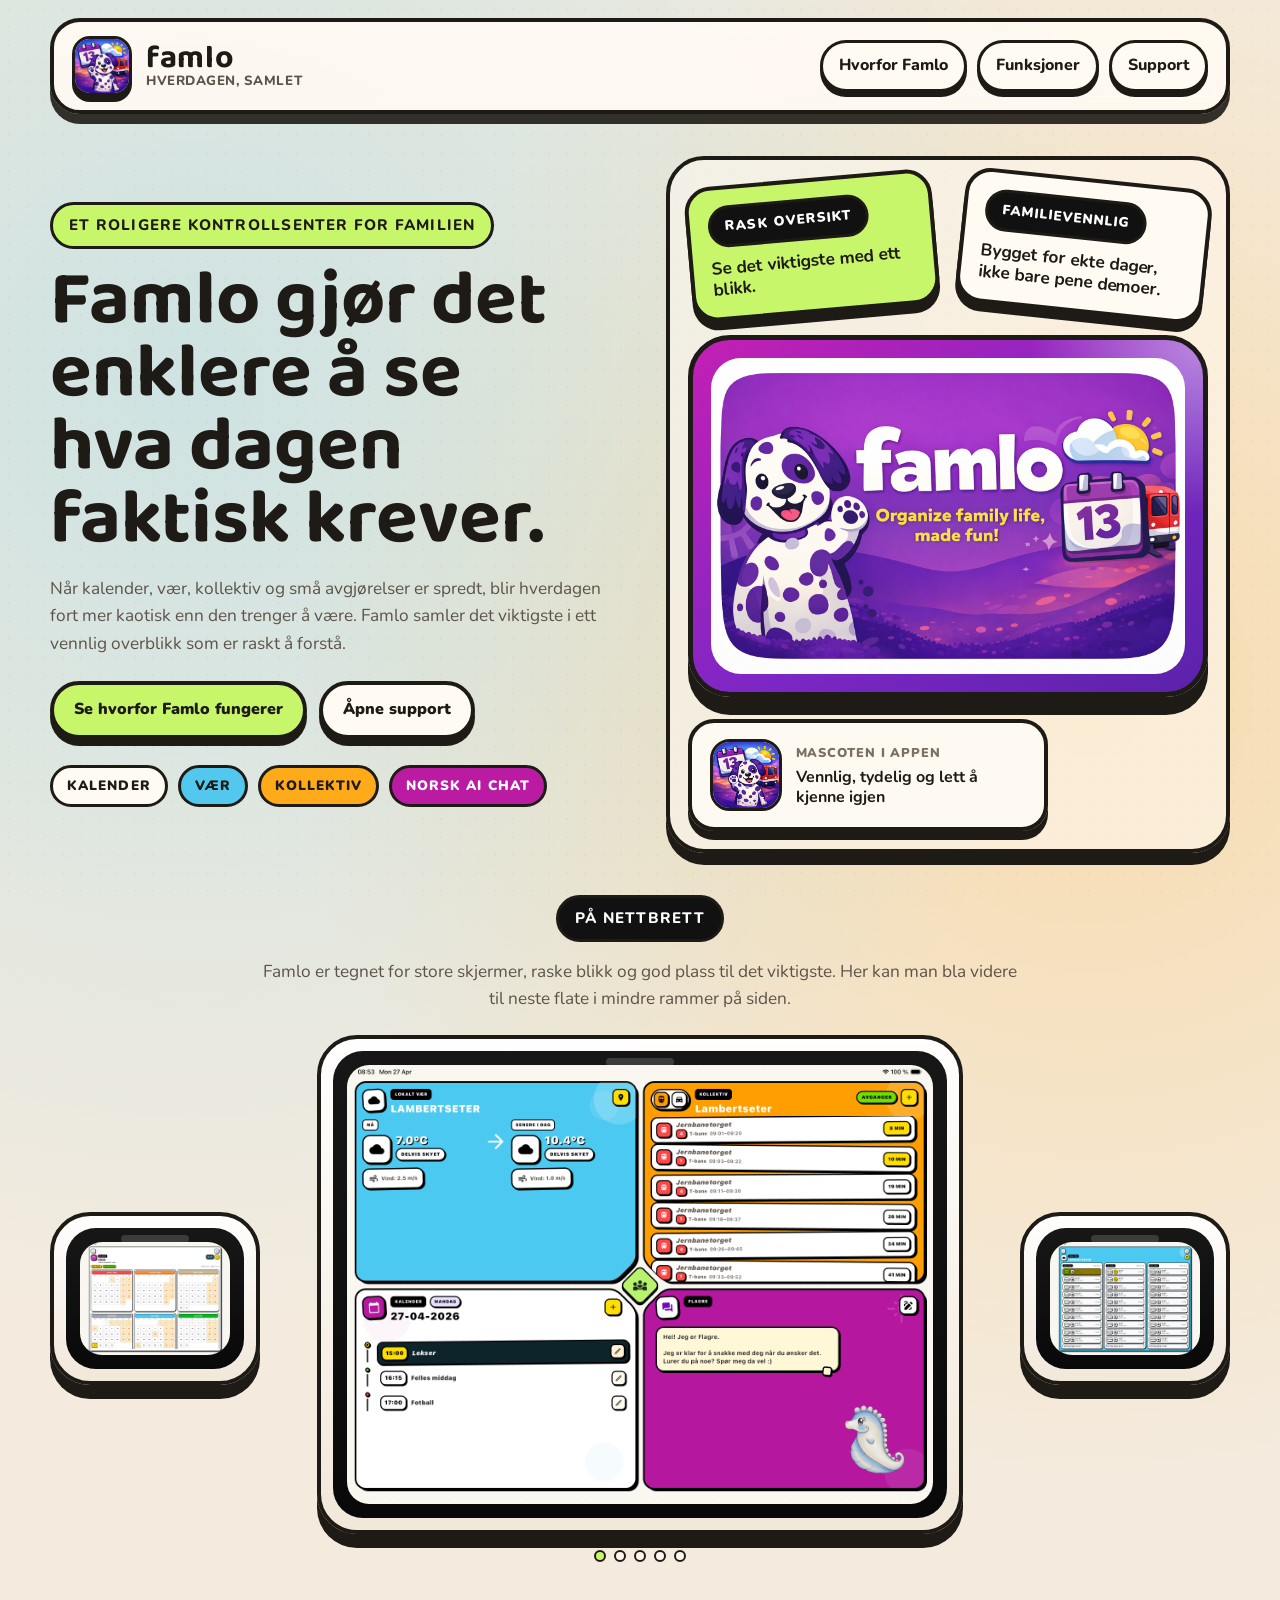
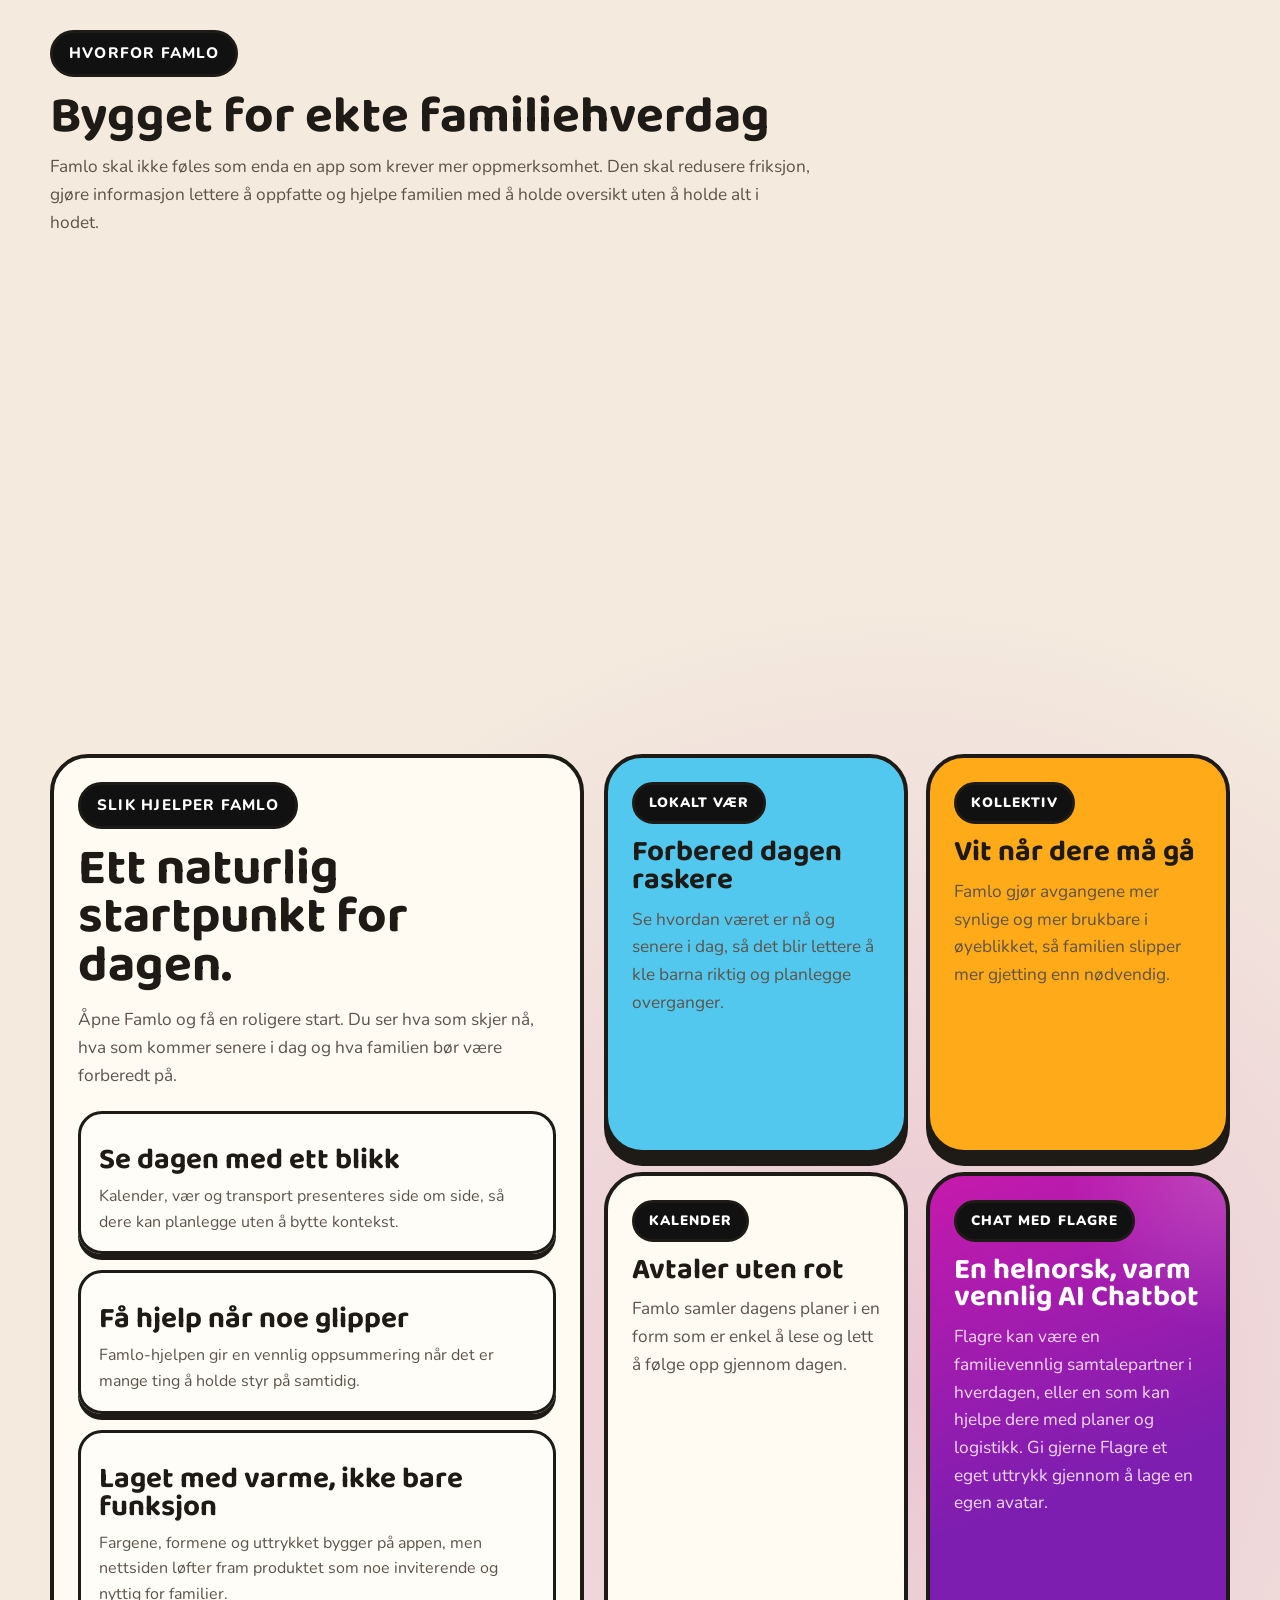
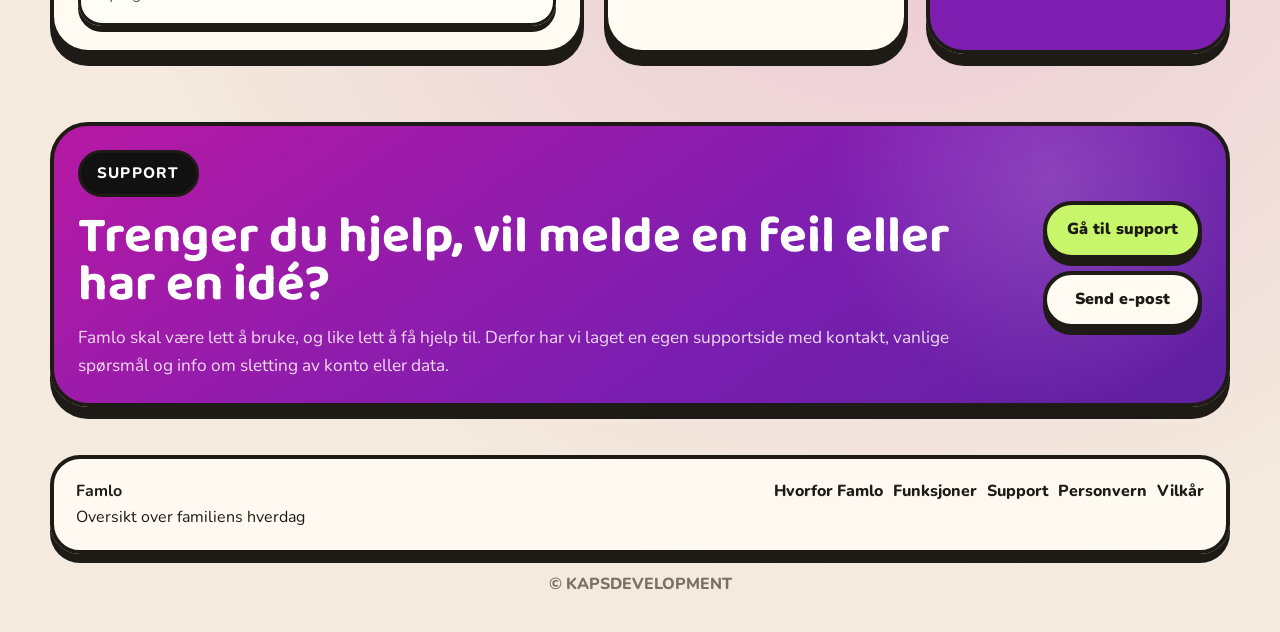
==== commit a665b272: "Texts and UI" ====
--- a/index.html
+++ b/index.html
@@ -64,7 +64,7 @@
               <span class="hero-chip">Kalender</span>
               <span class="hero-chip blue">Vær</span>
               <span class="hero-chip orange">Kollektiv</span>
-              <span class="hero-chip purple">Famlo-hjelp</span>
+              <span class="hero-chip purple">Norsk AI chat</span>
             </div>
           </div>
 
@@ -111,8 +111,7 @@
       <section class="section showcase-section" id="skjermbilder">
         <div class="container">
           <div class="section-heading showcase-heading reveal">
-            <span class="eyebrow">På iPad</span>
-            <h2>Se Famlo i storformat.</h2>
+            <span class="eyebrow">På nettbrett</span>
             <p>
               Famlo er tegnet for store skjermer, raske blikk og god plass til det
               viktigste. Her kan man bla videre til neste flate i mindre rammer på
@@ -142,18 +141,7 @@
                   <div class="tablet-screen" data-showcase-screen="current"></div>
                 </div>
               </div>
-
-              <div class="showcase-caption">
-                <div class="showcase-caption-copy">
-                  <span class="summary-kicker" data-showcase-badge></span>
-                  <h3 data-showcase-title></h3>
-                  <p data-showcase-copy></p>
-                </div>
-
-                <div class="showcase-controls">
-                  <div class="showcase-dots" data-showcase-dots aria-label="Skjermbildevalg"></div>
-                </div>
-              </div>
+              <div class="showcase-dots" data-showcase-dots aria-label="Skjermbildevalg"></div>
             </div>
 
             <button
@@ -291,11 +279,12 @@
             </article>
 
             <article class="feature-card plum reveal">
-              <span class="feature-label">FAMLO-HJELP</span>
-              <h3>En vennlig oppsummering når det trengs</h3>
-              <p>
-                Når mange små ting skjer samtidig, kan Famlo hjelpe dere med å
-                oppfatte hva som er viktigst akkurat nå.
+              <span class="feature-label">CHAT MED FLAGRE</span>
+              <h3>En helnorsk, varm vennlig AI Chatbot</h3>
+              <p>
+                Flagre kan være en familievennlig samtalepartner i hverdagen,
+                eller en som kan hjelpe dere med planer og logistikk. Gi gjerne
+                Flagre et eget uttrykk gjennom å lage en egen avatar.
               </p>
             </article>
           </div>
--- a/styles.css
+++ b/styles.css
@@ -483,12 +483,12 @@
   display: grid;
   grid-template-columns: minmax(0, 210px) minmax(0, 1fr) minmax(0, 210px);
   gap: 22px;
-  align-items: end;
+  align-items: center;
 }
 
 .showcase-main-stage {
   display: grid;
-  gap: 18px;
+  gap: 16px;
   justify-items: center;
 }
 
@@ -679,39 +679,10 @@
   color: var(--muted);
 }
 
-.showcase-caption {
-  width: 100%;
-  display: flex;
-  align-items: end;
-  justify-content: space-between;
-  gap: 18px;
-}
-
-.showcase-caption-copy {
-  max-width: 34rem;
-}
-
-.showcase-caption-copy h3 {
-  margin-top: 12px;
-}
-
-.showcase-caption-copy p {
-  margin-top: 12px;
-  color: var(--muted);
-  font-size: 1.05rem;
-}
-
-.showcase-controls {
-  display: flex;
-  align-items: center;
-  gap: 0;
-  flex-wrap: wrap;
-  justify-content: flex-end;
-}
-
 .showcase-dots {
   display: flex;
   align-items: center;
+  justify-content: center;
   gap: 8px;
 }
 
@@ -1215,7 +1186,6 @@
 
   .showcase-carousel {
     grid-template-columns: repeat(2, minmax(0, 1fr));
-    align-items: start;
   }
 
   .showcase-main-stage {
@@ -1269,15 +1239,6 @@
   .showcase-side-button-prev,
   .showcase-side-button-next {
     justify-self: center;
-  }
-
-  .showcase-caption {
-    flex-direction: column;
-    align-items: flex-start;
-  }
-
-  .showcase-controls {
-    justify-content: flex-start;
   }
 
   .promo-frame {
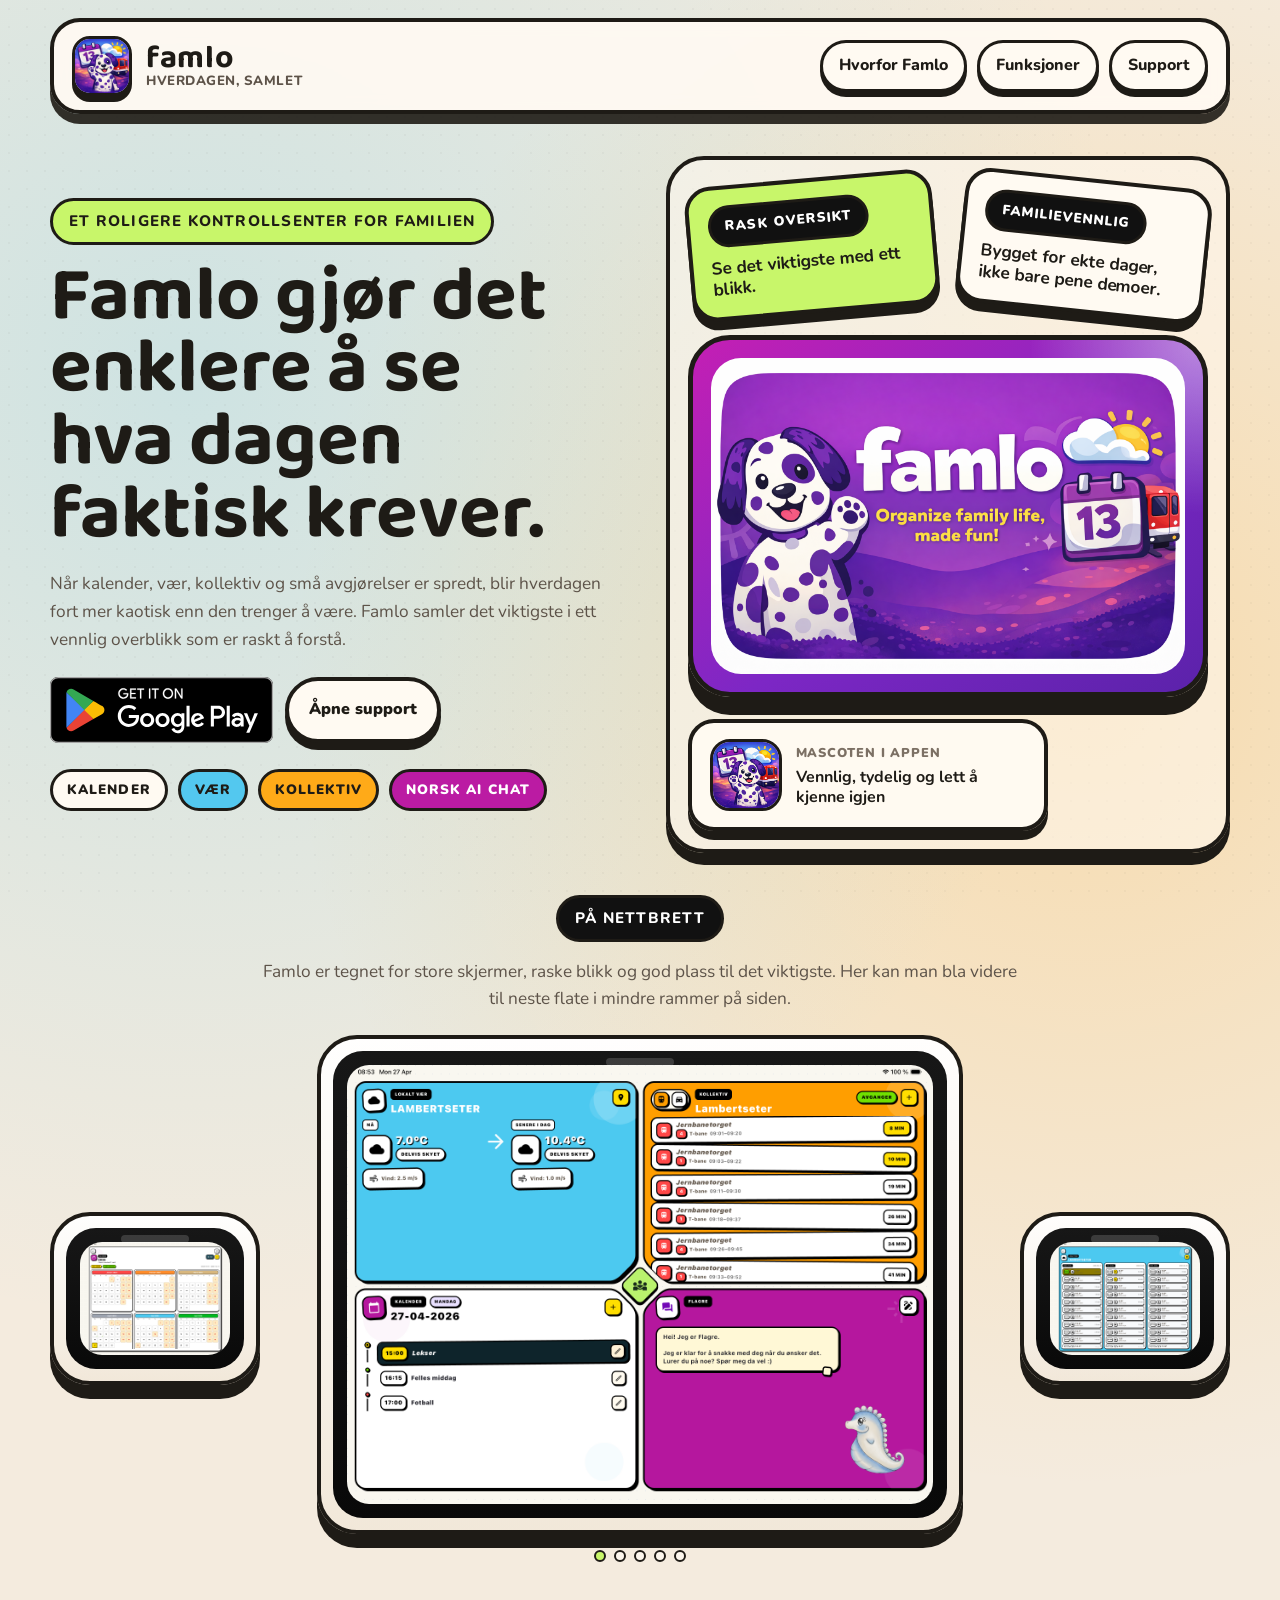
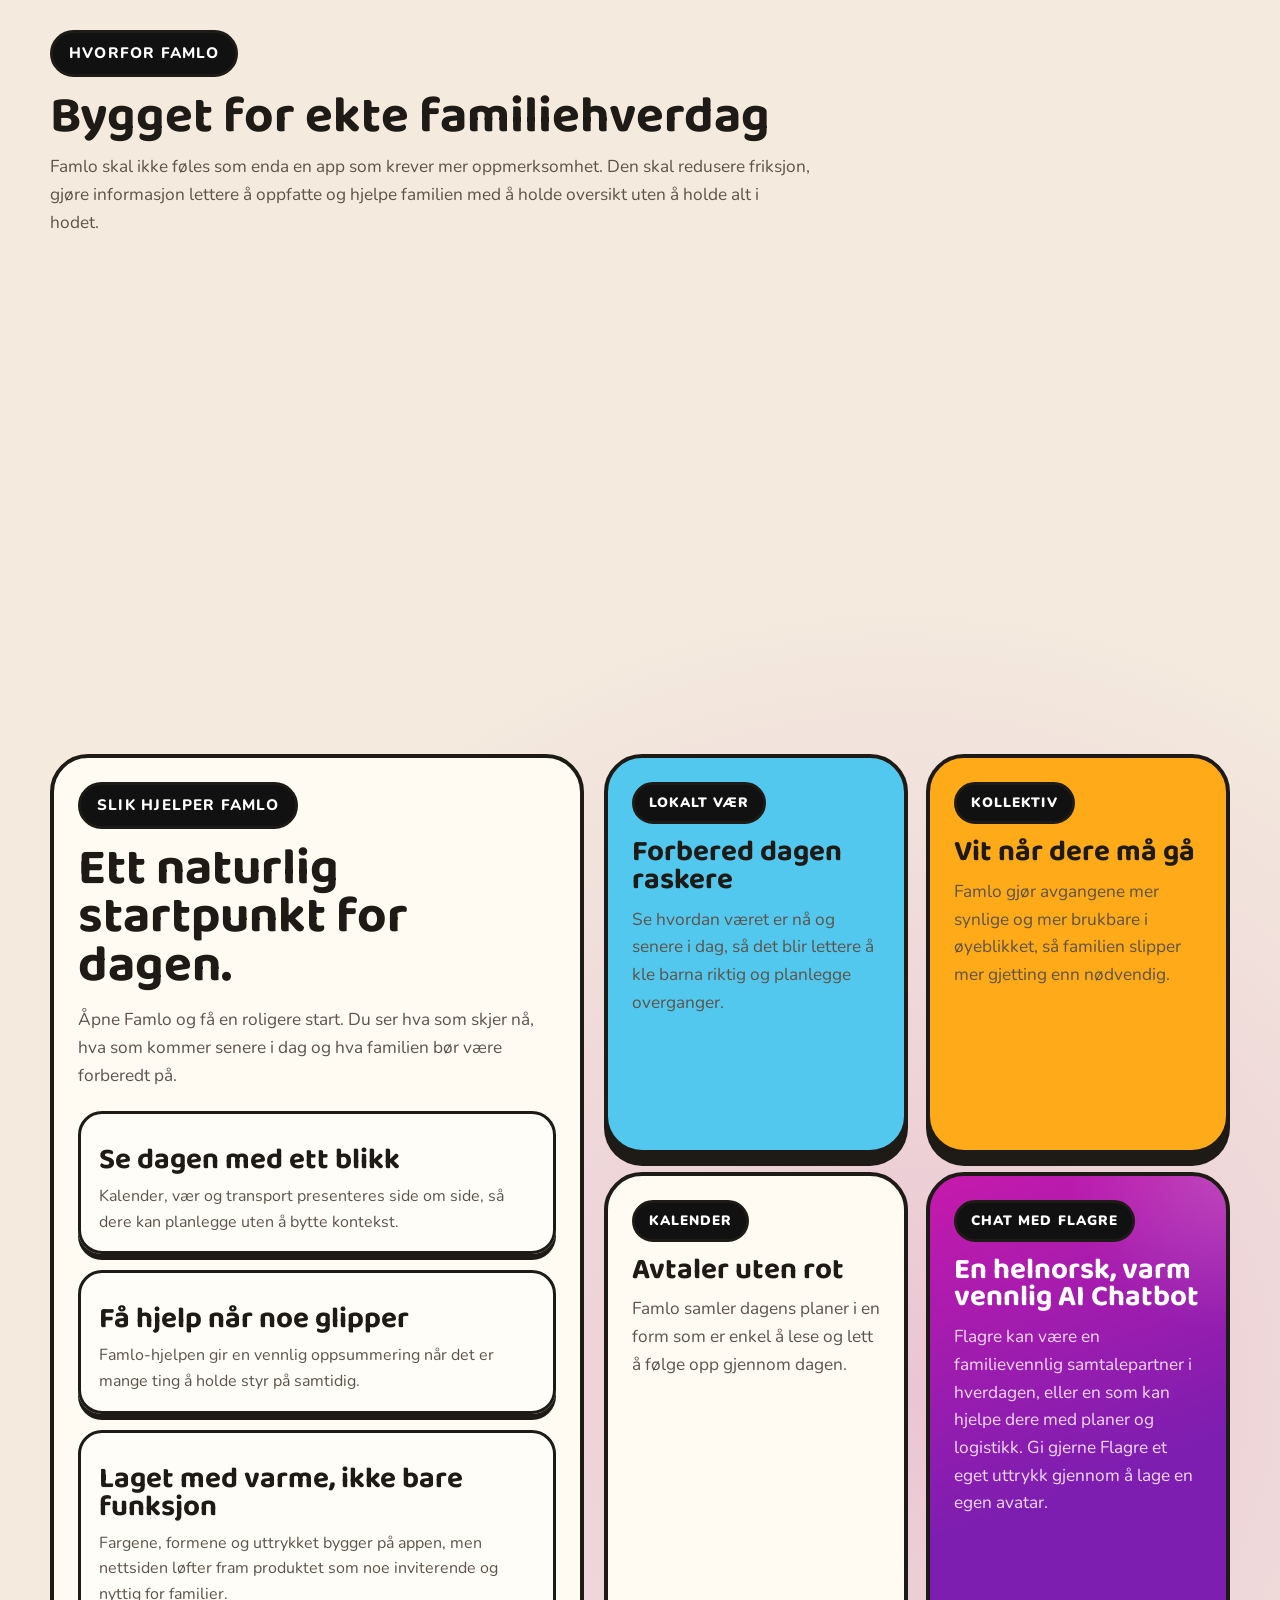
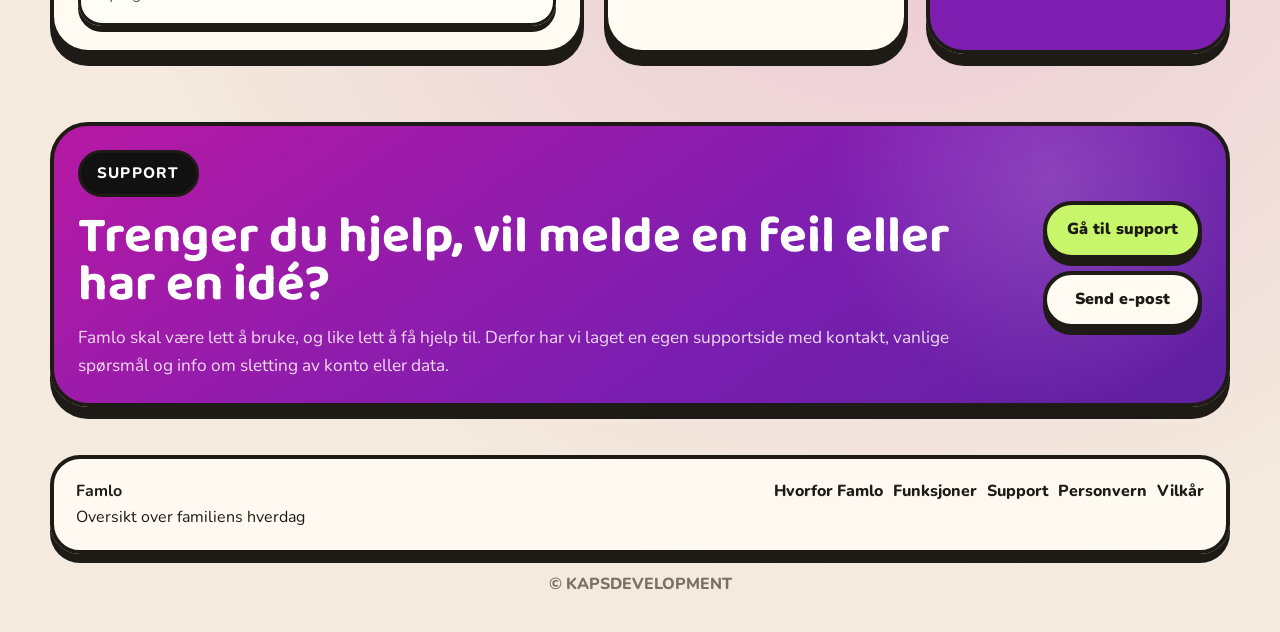
==== commit 4f145ab5: "Google play button" ====
--- a/index.html
+++ b/index.html
@@ -6,8 +6,30 @@
     <title>Famlo | Oversikt over familiens hverdag</title>
     <meta
       name="description"
-      content="Famlo samler kalender, vær, kollektiv og vennlig hjelp i ett tydelig overblikk for familier."
+      content="Famlo er en norsk familieapp som samler kalender, vær, kollektiv og en vennlig AI-chat i ett tydelig overblikk for hverdagen."
     />
+    <meta name="robots" content="index, follow, max-image-preview:large" />
+    <meta name="theme-color" content="#c8f359" />
+    <link rel="canonical" href="https://famlo.no/" />
+    <link rel="alternate" hreflang="nb" href="https://famlo.no/" />
+    <link rel="alternate" hreflang="x-default" href="https://famlo.no/" />
+    <meta property="og:site_name" content="Famlo" />
+    <meta property="og:type" content="website" />
+    <meta property="og:locale" content="nb_NO" />
+    <meta property="og:title" content="Famlo | Oversikt over familiens hverdag" />
+    <meta
+      property="og:description"
+      content="En norsk familieapp for kalender, vær, kollektiv og varm AI-hjelp i hverdagen."
+    />
+    <meta property="og:url" content="https://famlo.no/" />
+    <meta property="og:image" content="https://famlo.no/assets/images/famlo_promo.png" />
+    <meta name="twitter:card" content="summary_large_image" />
+    <meta name="twitter:title" content="Famlo | Oversikt over familiens hverdag" />
+    <meta
+      name="twitter:description"
+      content="En norsk familieapp for kalender, vær, kollektiv og varm AI-hjelp i hverdagen."
+    />
+    <meta name="twitter:image" content="https://famlo.no/assets/images/famlo_promo.png" />
     <link rel="preconnect" href="https://fonts.googleapis.com" />
     <link rel="preconnect" href="https://fonts.gstatic.com" crossorigin />
     <link
@@ -15,6 +37,50 @@
       rel="stylesheet"
     />
     <link rel="stylesheet" href="./styles.css" />
+    <script type="application/ld+json">
+      {
+        "@context": "https://schema.org",
+        "@graph": [
+          {
+            "@type": "Organization",
+            "@id": "https://kapsdevelopment.com/#organization",
+            "name": "KAPSDEVELOPMENT",
+            "url": "https://kapsdevelopment.com/"
+          },
+          {
+            "@type": "WebSite",
+            "@id": "https://famlo.no/#website",
+            "url": "https://famlo.no/",
+            "name": "Famlo",
+            "inLanguage": "nb-NO",
+            "publisher": {
+              "@id": "https://kapsdevelopment.com/#organization"
+            }
+          },
+          {
+            "@type": "WebPage",
+            "@id": "https://famlo.no/#webpage",
+            "url": "https://famlo.no/",
+            "name": "Famlo | Oversikt over familiens hverdag",
+            "description": "Famlo er en norsk familieapp som samler kalender, vær, kollektiv og en vennlig AI-chat i ett tydelig overblikk for hverdagen.",
+            "isPartOf": {
+              "@id": "https://famlo.no/#website"
+            },
+            "about": {
+              "@type": "SoftwareApplication",
+              "name": "Famlo",
+              "applicationCategory": "LifestyleApplication",
+              "operatingSystem": "Android, iOS, iPadOS",
+              "description": "Famlo hjelper familier med kalender, vær, kollektiv, hverdagsoversikt og en norsk AI-chat med Flagre.",
+              "url": "https://famlo.no/",
+              "image": "https://famlo.no/assets/images/famlo_app_ikon.png",
+              "sameAs": "https://play.google.com/store/apps/details?id=com.kapsdevelopment.famlo&pcampaignid=web_share"
+            },
+            "inLanguage": "nb-NO"
+          }
+        ]
+      }
+    </script>
   </head>
   <body class="page-home">
     <div class="site-noise" aria-hidden="true"></div>
@@ -56,7 +122,19 @@
             </p>
 
             <div class="cta-row">
-              <a class="button button-primary" href="#hvordan">Se hvorfor Famlo fungerer</a>
+              <a
+                class="store-badge-link"
+                href="https://play.google.com/store/apps/details?id=com.kapsdevelopment.famlo&amp;pcampaignid=web_share"
+                target="_blank"
+                rel="noopener noreferrer"
+                aria-label="Last ned Famlo på Google Play"
+              >
+                <img
+                  src="./assets/store-badges/google-play-en.svg"
+                  alt="Get it on Google Play"
+                  loading="eager"
+                />
+              </a>
               <a class="button button-secondary" href="./support/">Åpne support</a>
             </div>
 
--- a/styles.css
+++ b/styles.css
@@ -308,6 +308,30 @@
   background: var(--paper);
 }
 
+.store-badge-link {
+  display: inline-flex;
+  align-items: center;
+  justify-content: center;
+  min-height: 56px;
+  transition: transform 160ms ease;
+}
+
+.store-badge-link:hover {
+  transform: translateY(-2px);
+}
+
+.store-badge-link:focus-visible {
+  outline: 3px solid var(--line);
+  outline-offset: 5px;
+  border-radius: 14px;
+}
+
+.store-badge-link img {
+  display: block;
+  width: auto;
+  height: 66px;
+}
+
 .hero-chip-row {
   display: flex;
   flex-wrap: wrap;
@@ -1301,9 +1325,15 @@
   }
 
   .button,
+  .store-badge-link,
   .nav-links a,
   .text-link {
     width: 100%;
+  }
+
+  .store-badge-link img {
+    height: auto;
+    width: min(100%, 240px);
   }
 
   .cta-row,
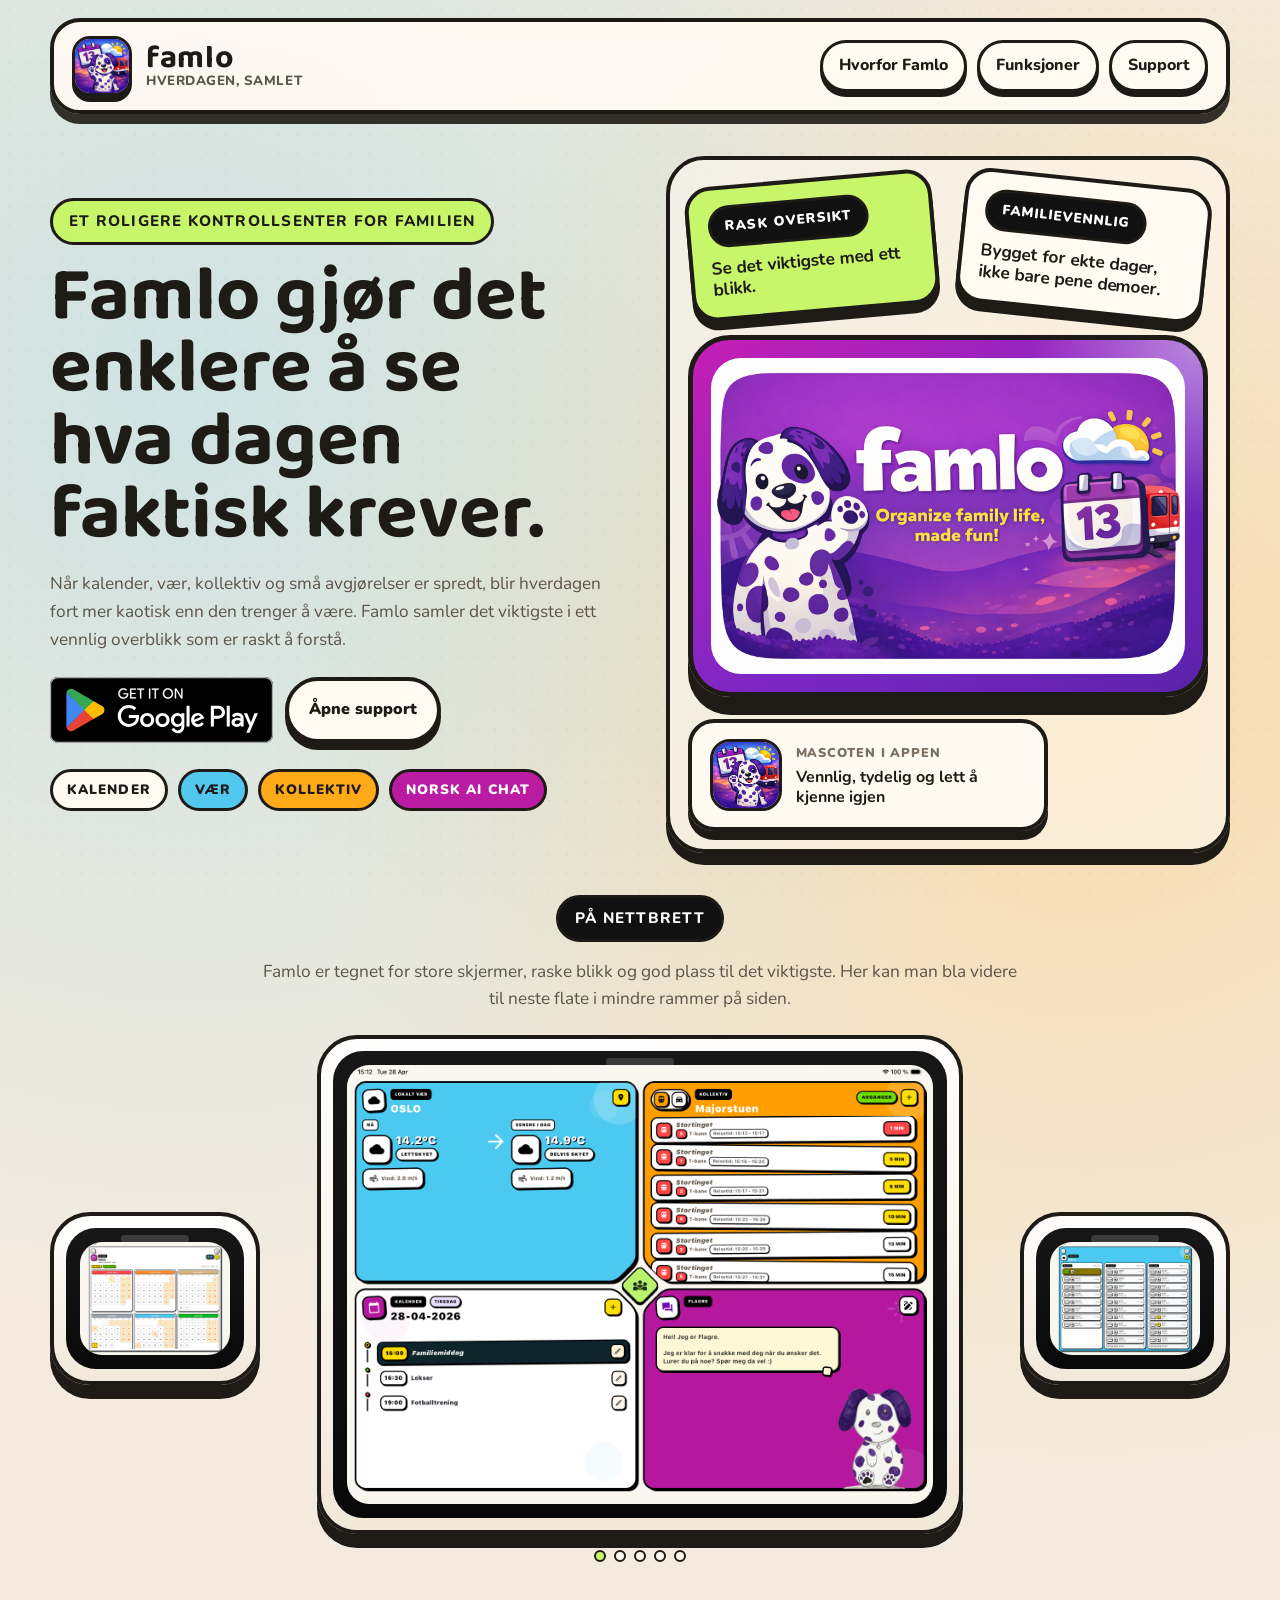
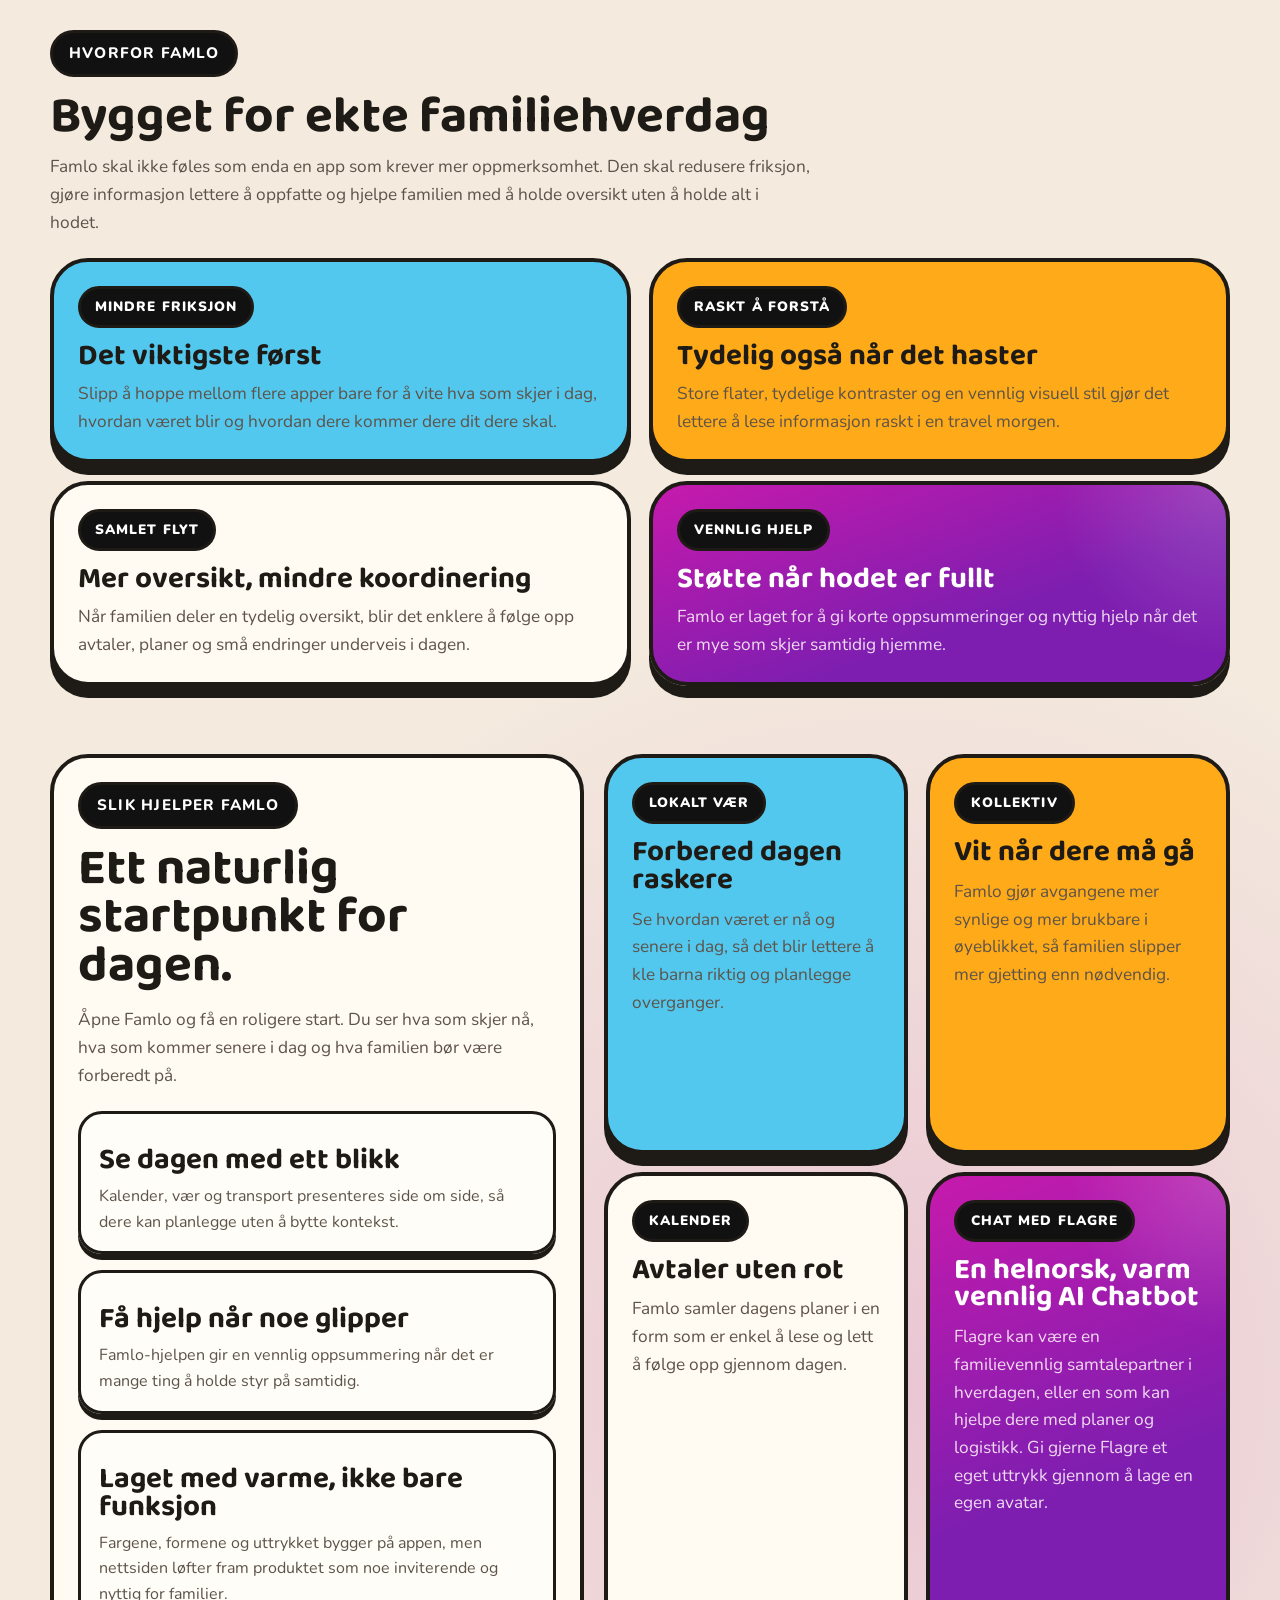
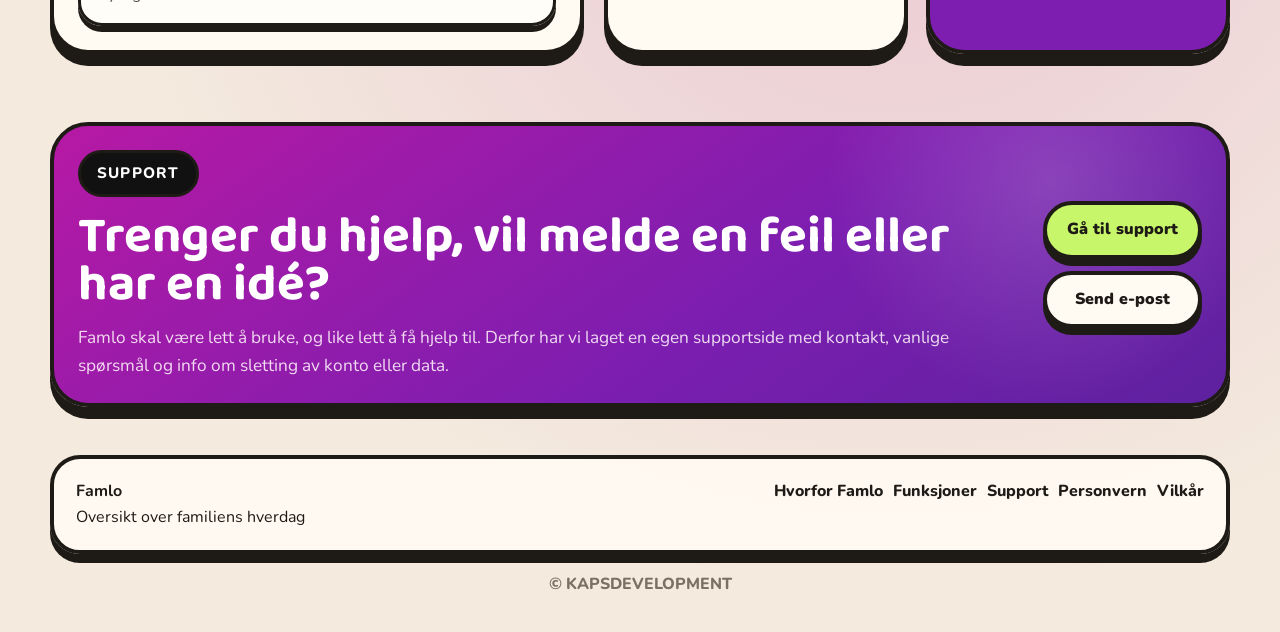
==== commit bc39cc72: "UI and legal" ====
--- a/index.html
+++ b/index.html
@@ -13,6 +13,10 @@
     <link rel="canonical" href="https://famlo.no/" />
     <link rel="alternate" hreflang="nb" href="https://famlo.no/" />
     <link rel="alternate" hreflang="x-default" href="https://famlo.no/" />
+    <link rel="icon" href="/favicon.ico" sizes="any" />
+    <link rel="icon" type="image/png" sizes="192x192" href="/assets/icons/icon-192.png" />
+    <link rel="apple-touch-icon" href="/apple-touch-icon.png" />
+    <link rel="manifest" href="/site.webmanifest" />
     <meta property="og:site_name" content="Famlo" />
     <meta property="og:type" content="website" />
     <meta property="og:locale" content="nb_NO" />
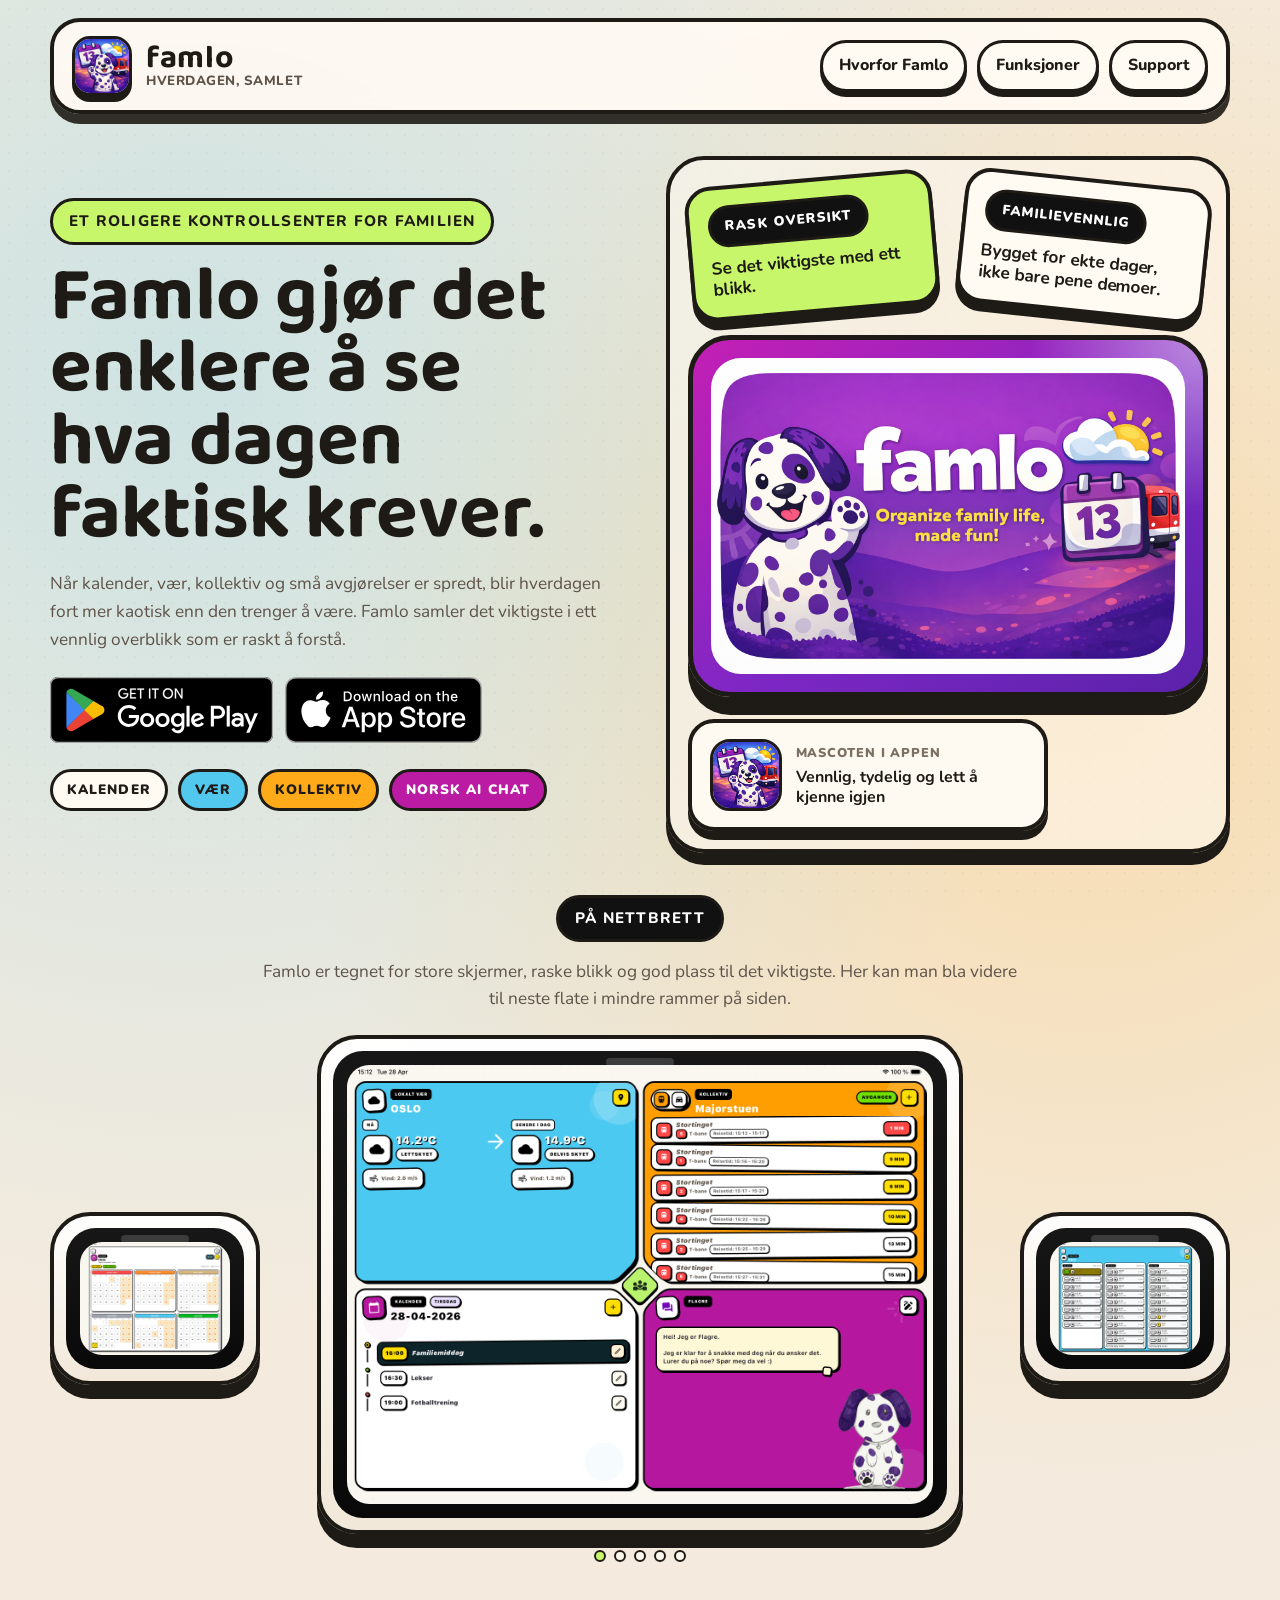
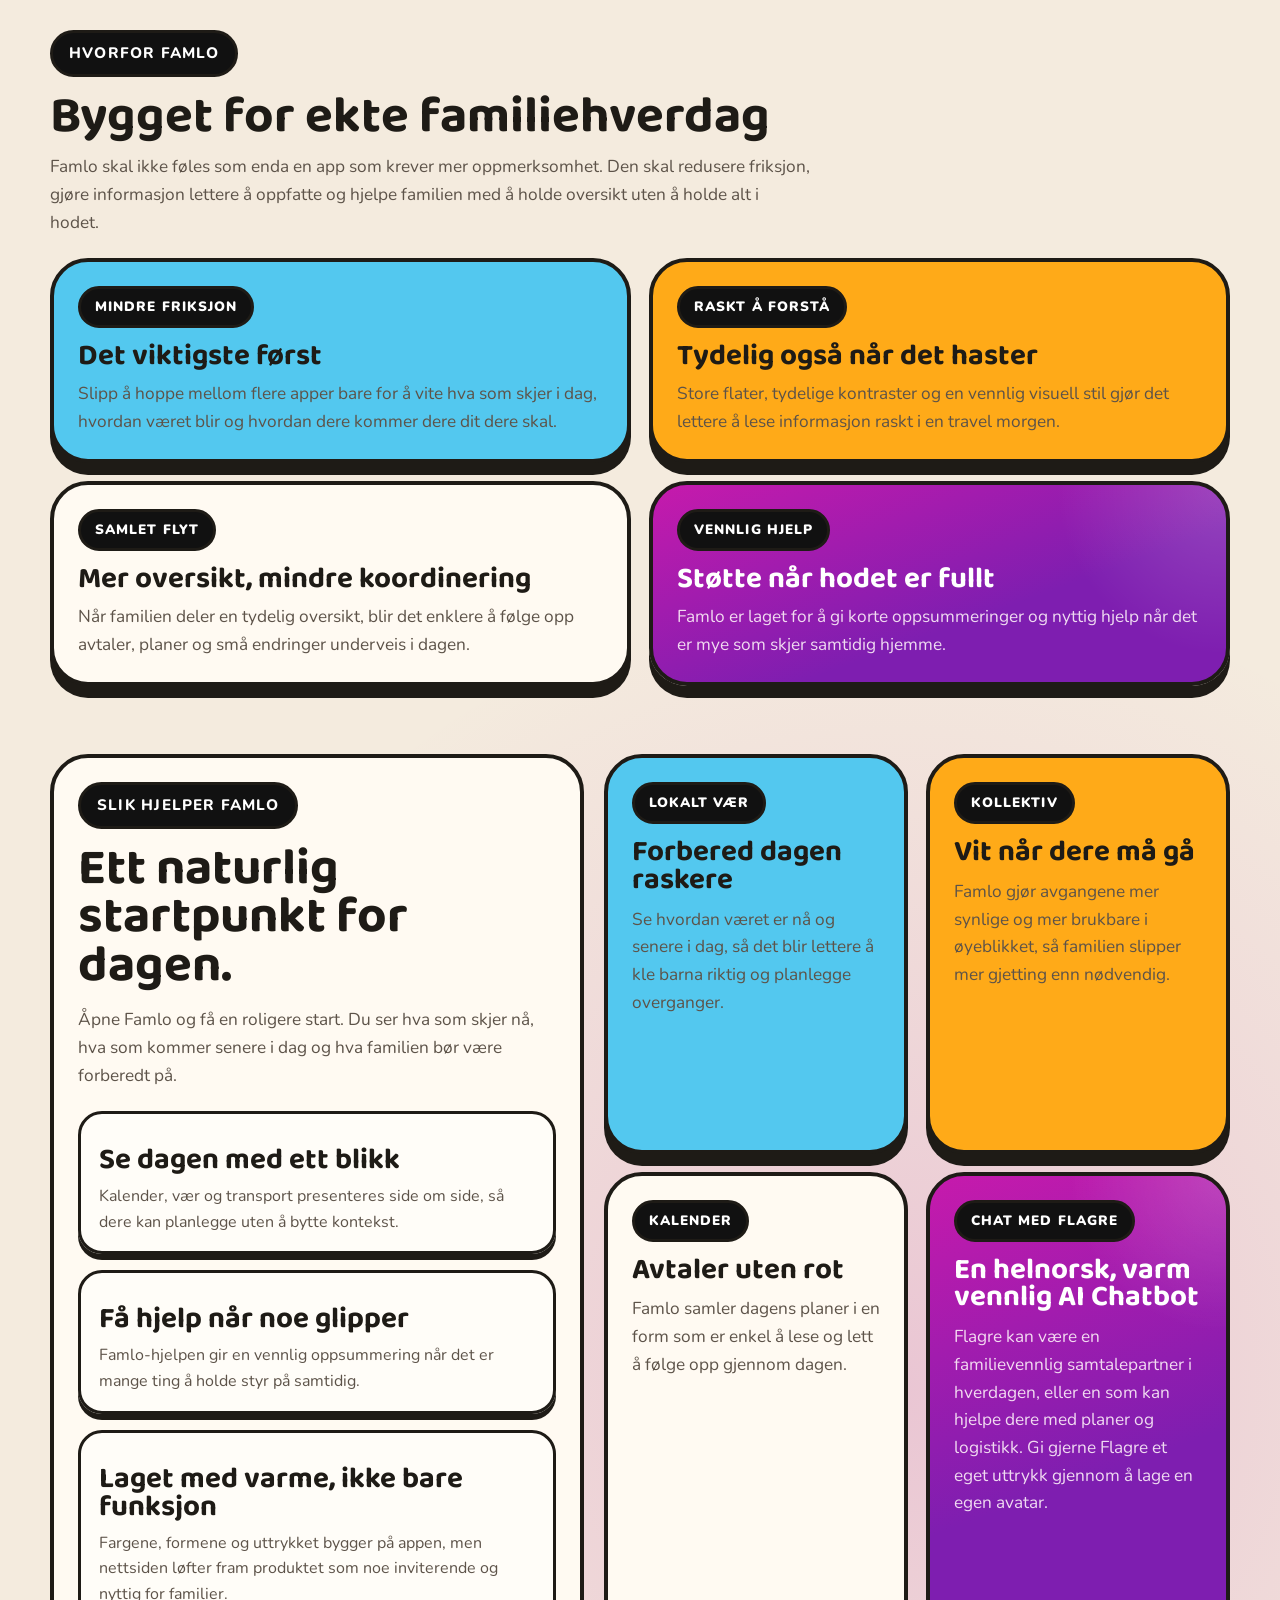
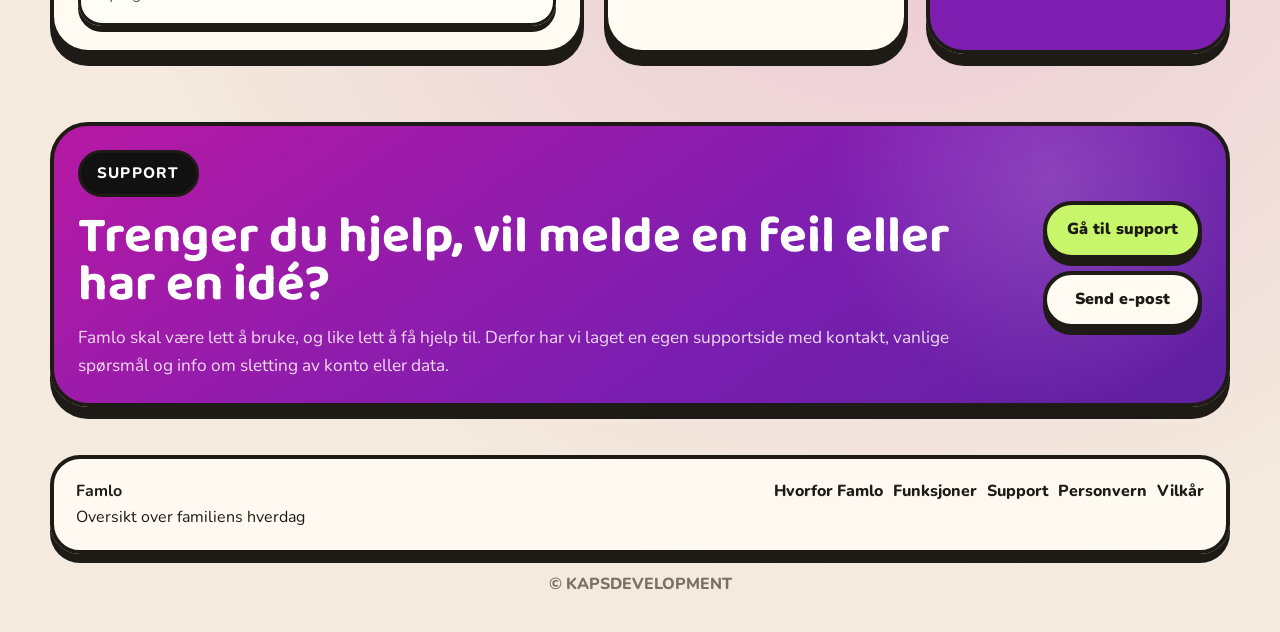
==== commit 30ef713d: "App store" ====
--- a/index.html
+++ b/index.html
@@ -78,7 +78,10 @@
               "description": "Famlo hjelper familier med kalender, vær, kollektiv, hverdagsoversikt og en norsk AI-chat med Flagre.",
               "url": "https://famlo.no/",
               "image": "https://famlo.no/assets/images/famlo_app_ikon.png",
-              "sameAs": "https://play.google.com/store/apps/details?id=com.kapsdevelopment.famlo&pcampaignid=web_share"
+              "sameAs": [
+                "https://play.google.com/store/apps/details?id=com.kapsdevelopment.famlo&pcampaignid=web_share",
+                "https://apps.apple.com/us/app/famlo/id6762027935"
+              ]
             },
             "inLanguage": "nb-NO"
           }
@@ -139,7 +142,19 @@
                   loading="eager"
                 />
               </a>
-              <a class="button button-secondary" href="./support/">Åpne support</a>
+              <a
+                class="store-badge-link"
+                href="https://apps.apple.com/us/app/famlo/id6762027935"
+                target="_blank"
+                rel="noopener noreferrer"
+                aria-label="Last ned Famlo på App Store"
+              >
+                <img
+                  src="./assets/store-badges/app-store-en.svg"
+                  alt="Download on the App Store"
+                  loading="eager"
+                />
+              </a>
             </div>
 
             <div class="hero-chip-row" aria-label="Famlo nøkkelpunkter">
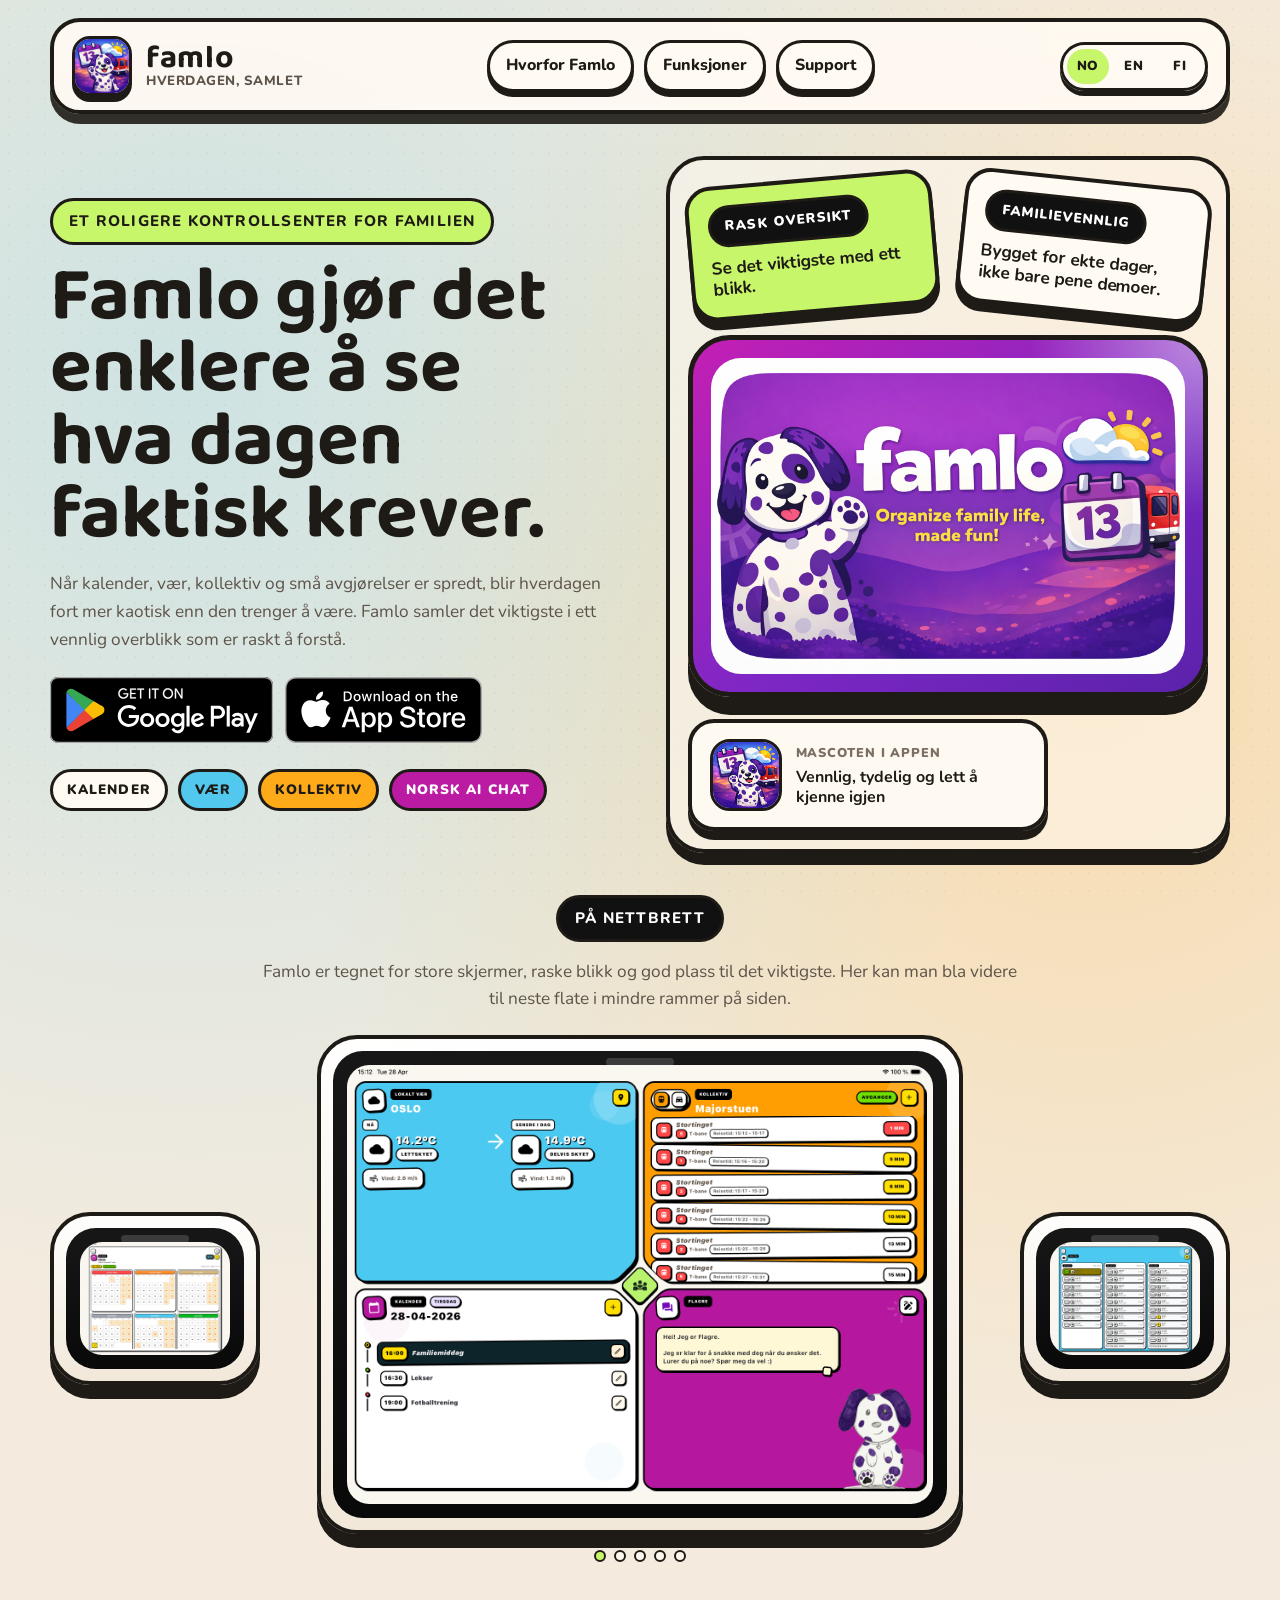
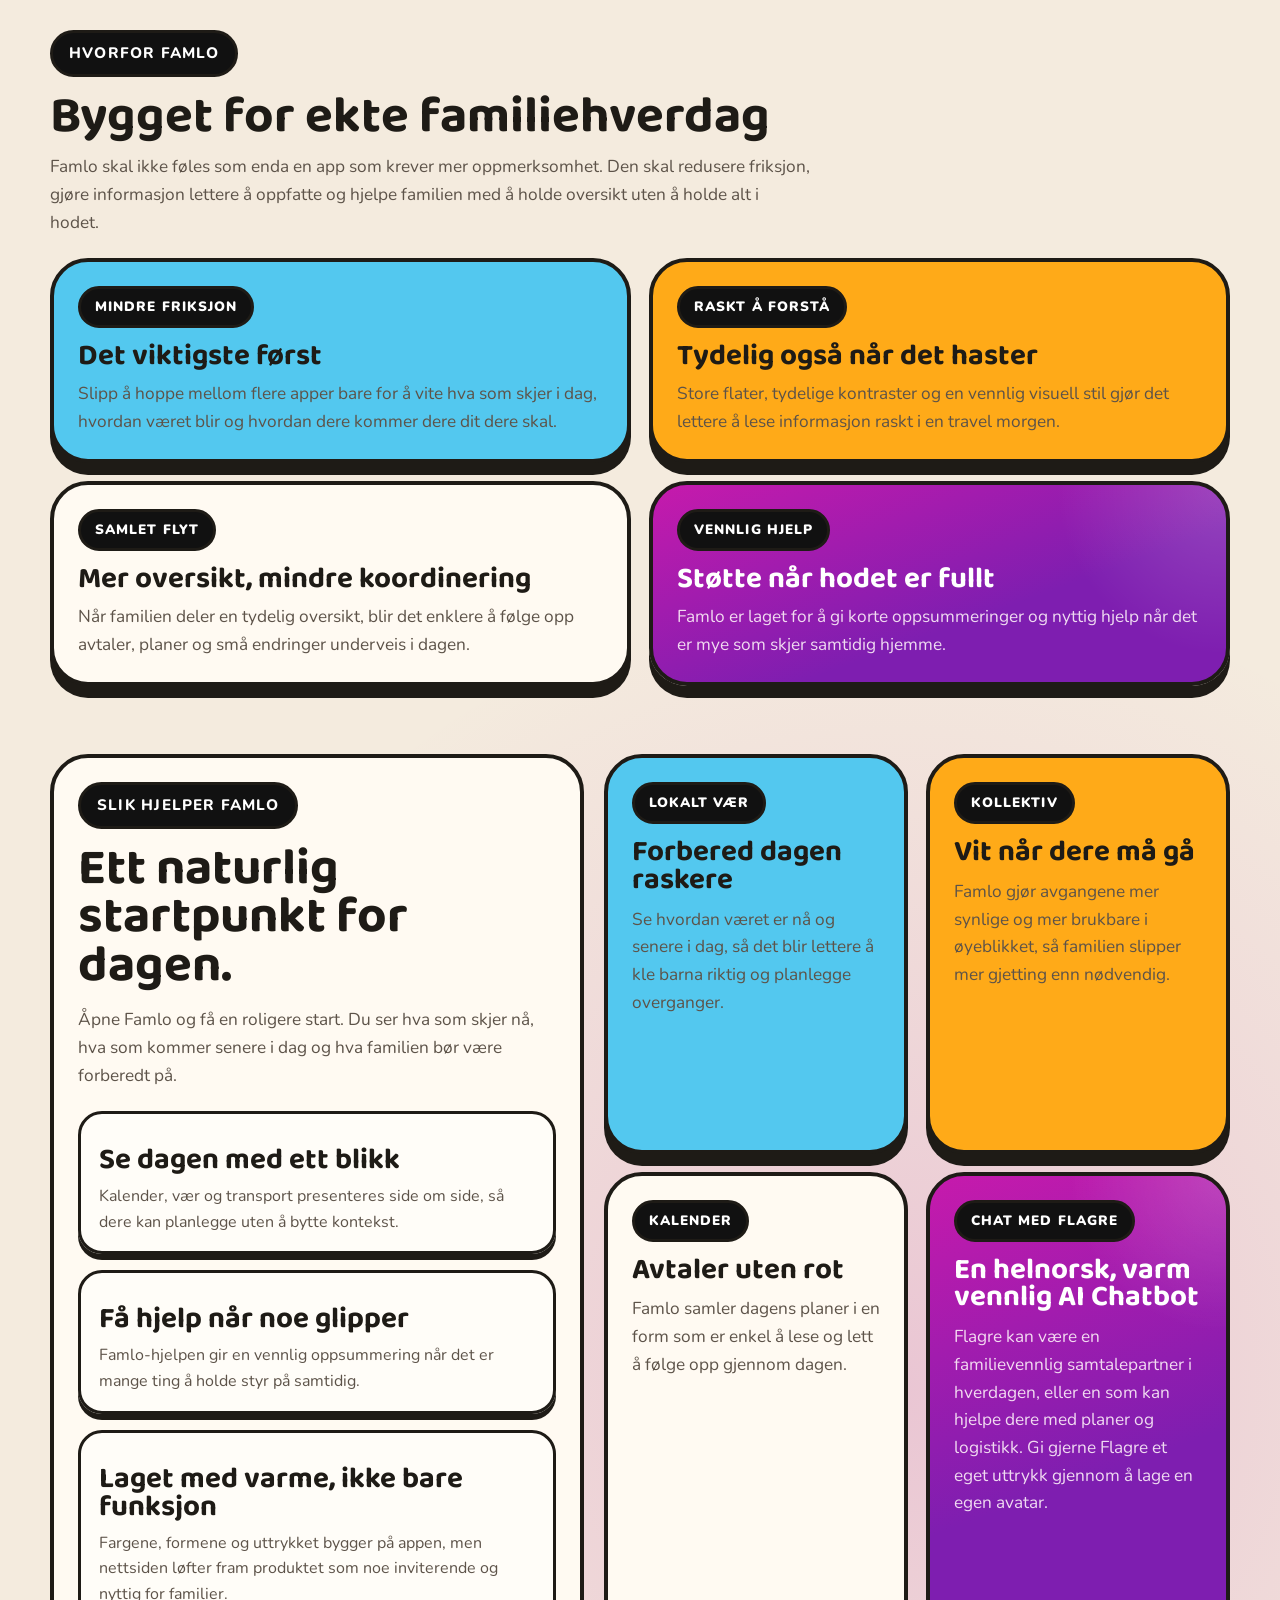
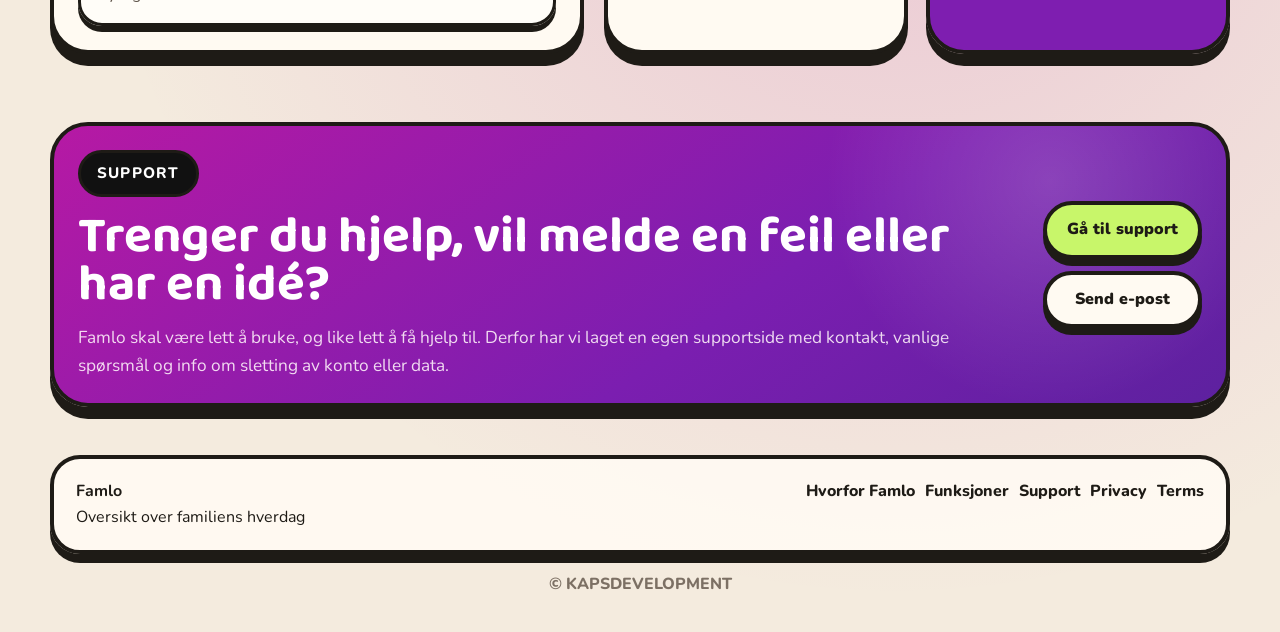
==== commit 4e9def9c: "localizations" ====
--- a/index.html
+++ b/index.html
@@ -12,6 +12,8 @@
     <meta name="theme-color" content="#c8f359" />
     <link rel="canonical" href="https://famlo.no/" />
     <link rel="alternate" hreflang="nb" href="https://famlo.no/" />
+    <link rel="alternate" hreflang="en" href="https://famlo.no/en/" />
+    <link rel="alternate" hreflang="fi" href="https://famlo.no/fi/" />
     <link rel="alternate" hreflang="x-default" href="https://famlo.no/" />
     <link rel="icon" href="/favicon.ico" sizes="any" />
     <link rel="icon" type="image/png" sizes="192x192" href="/assets/icons/icon-192.png" />
@@ -113,6 +115,12 @@
           <a href="#funksjoner">Funksjoner</a>
           <a href="./support/">Support</a>
         </nav>
+
+        <div class="language-switcher" aria-label="Velg språk">
+          <a class="is-active" href="./" aria-current="true">NO</a>
+          <a href="./en/">EN</a>
+          <a href="./fi/">FI</a>
+        </div>
       </div>
     </header>
 
@@ -423,8 +431,8 @@
           <a href="#hvordan">Hvorfor Famlo</a>
           <a href="#funksjoner">Funksjoner</a>
           <a href="./support/">Support</a>
-          <a href="./privacy/">Personvern</a>
-          <a href="./terms/">Vilkår</a>
+          <a href="./privacy/">Privacy</a>
+          <a href="./terms/">Terms</a>
         </div>
       </div>
 
--- a/styles.css
+++ b/styles.css
@@ -157,6 +157,42 @@
   gap: 10px;
 }
 
+.language-switcher {
+  display: inline-flex;
+  align-items: center;
+  gap: 4px;
+  padding: 4px;
+  border: 3px solid var(--line);
+  border-radius: var(--radius-pill);
+  background: rgba(255, 250, 242, 0.88);
+  box-shadow: 0 5px 0 var(--line);
+}
+
+.language-switcher a {
+  min-width: 42px;
+  padding: 7px 10px;
+  border: 0;
+  border-radius: var(--radius-pill);
+  background: transparent;
+  box-shadow: none;
+  font-size: 0.82rem;
+  font-weight: 900;
+  letter-spacing: 0.05em;
+  text-align: center;
+  text-transform: uppercase;
+}
+
+.language-switcher a:hover {
+  transform: none;
+  box-shadow: none;
+  background: rgba(30, 27, 22, 0.08);
+}
+
+.language-switcher a.is-active {
+  background: var(--lime);
+  color: var(--ink);
+}
+
 .nav-links a,
 .text-link {
   padding: 10px 16px;
@@ -1245,6 +1281,10 @@
     justify-content: flex-start;
   }
 
+  .language-switcher {
+    order: 2;
+  }
+
   .support-hero-grid {
     display: block;
   }
@@ -1327,8 +1367,13 @@
   .button,
   .store-badge-link,
   .nav-links a,
-  .text-link {
+  .text-link,
+  .language-switcher {
     width: 100%;
+  }
+
+  .language-switcher {
+    justify-content: center;
   }
 
   .store-badge-link img {
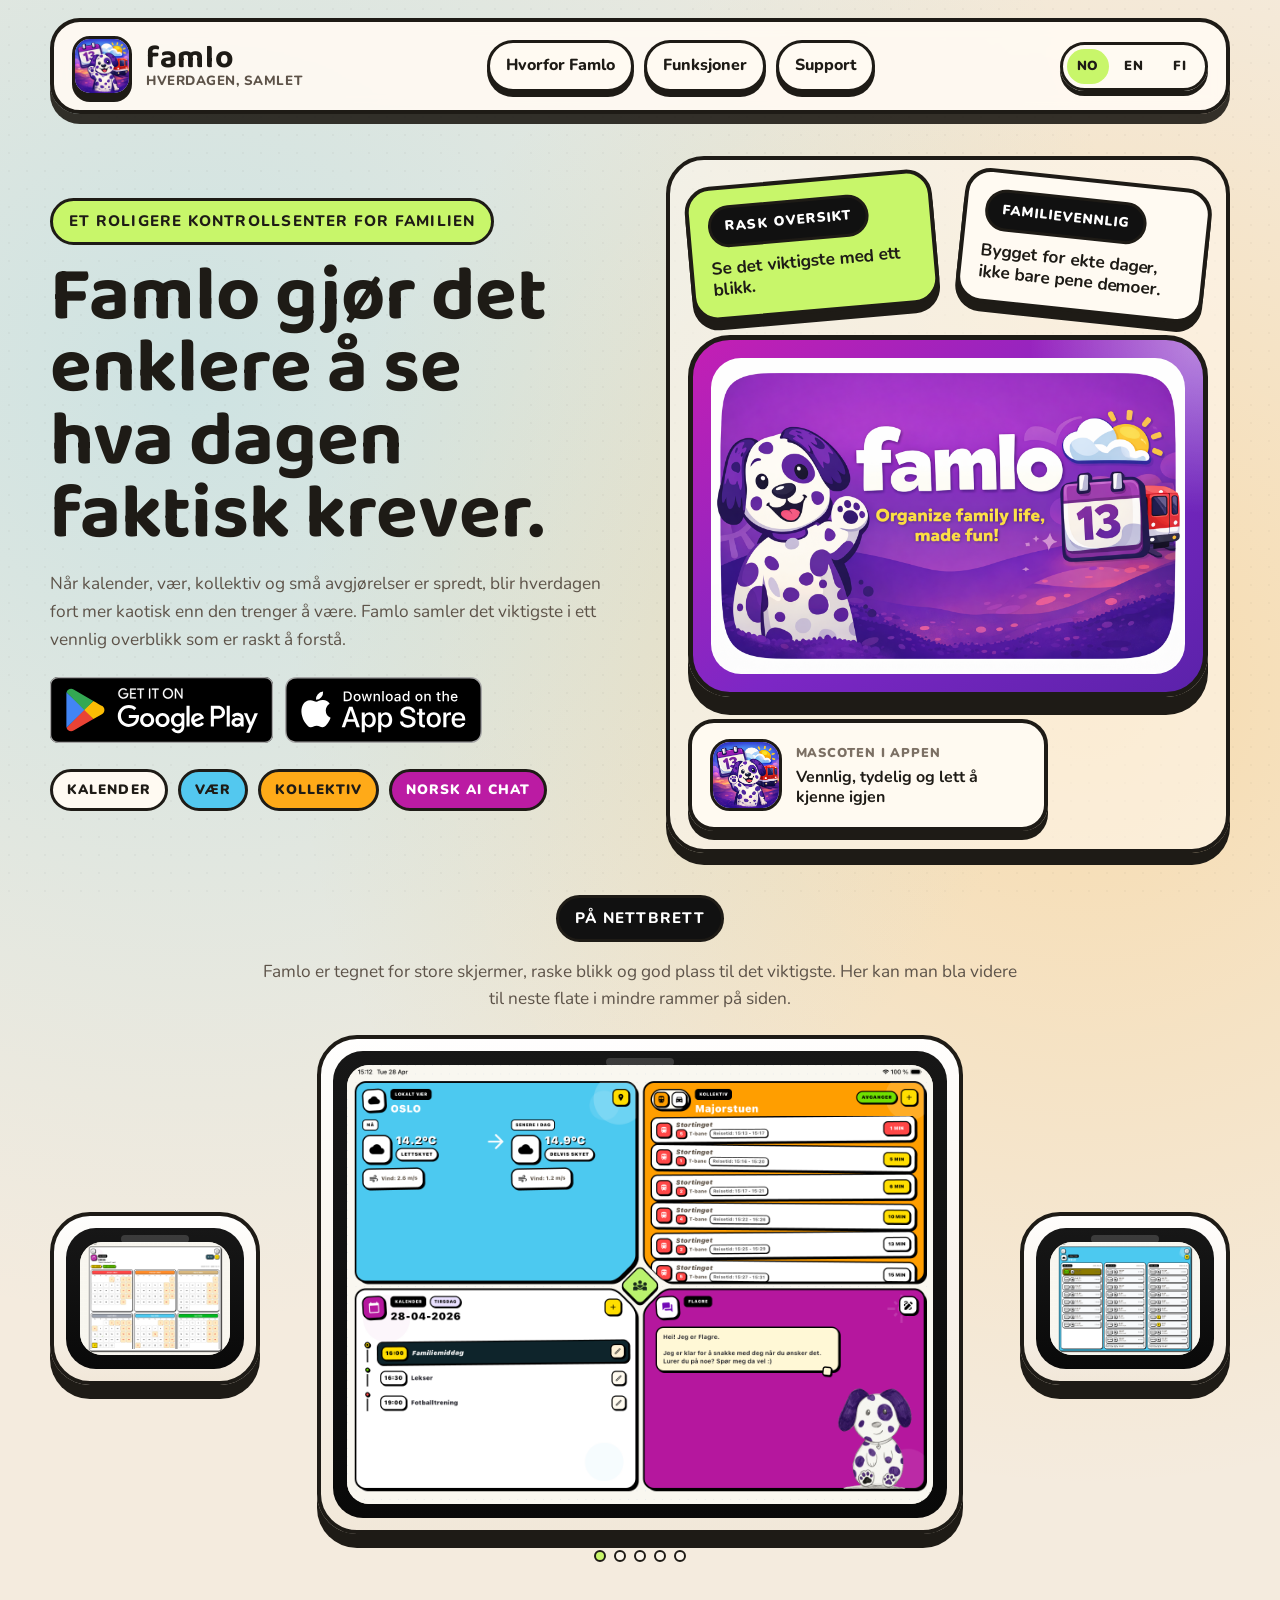
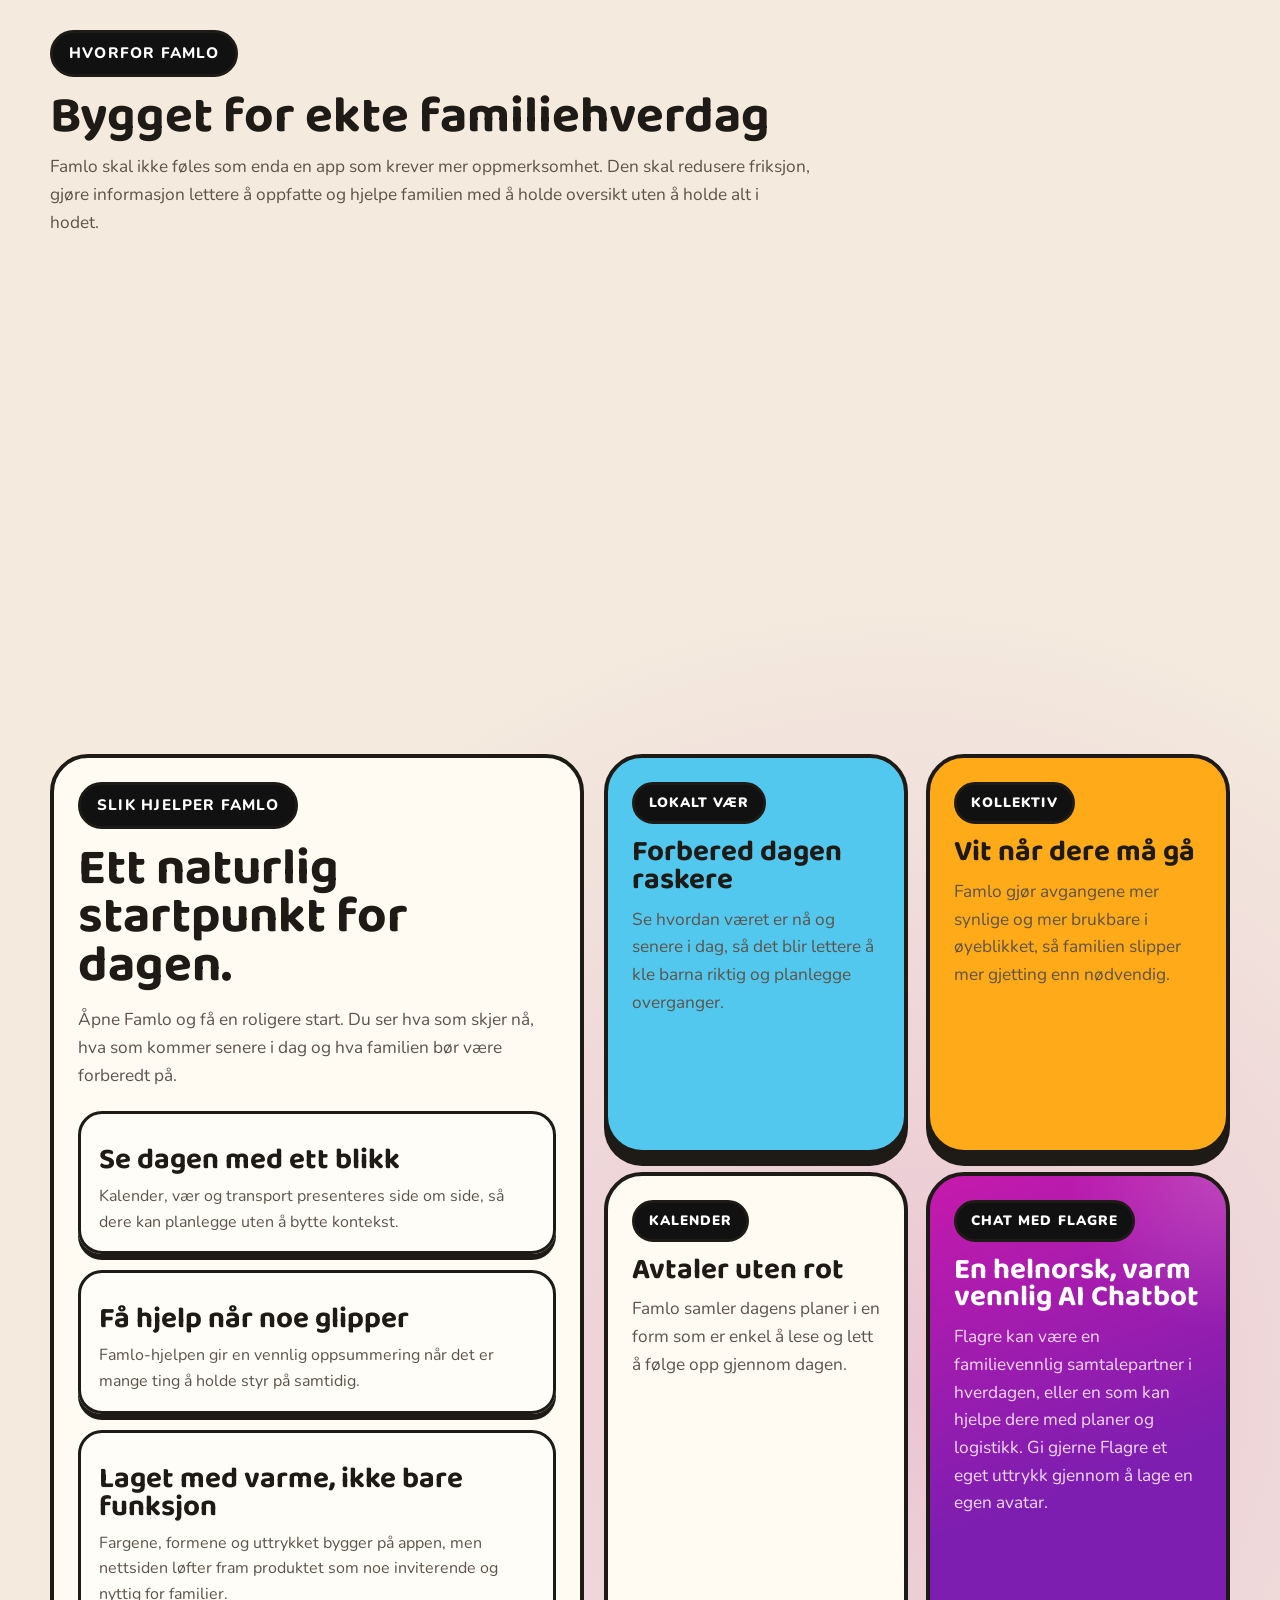
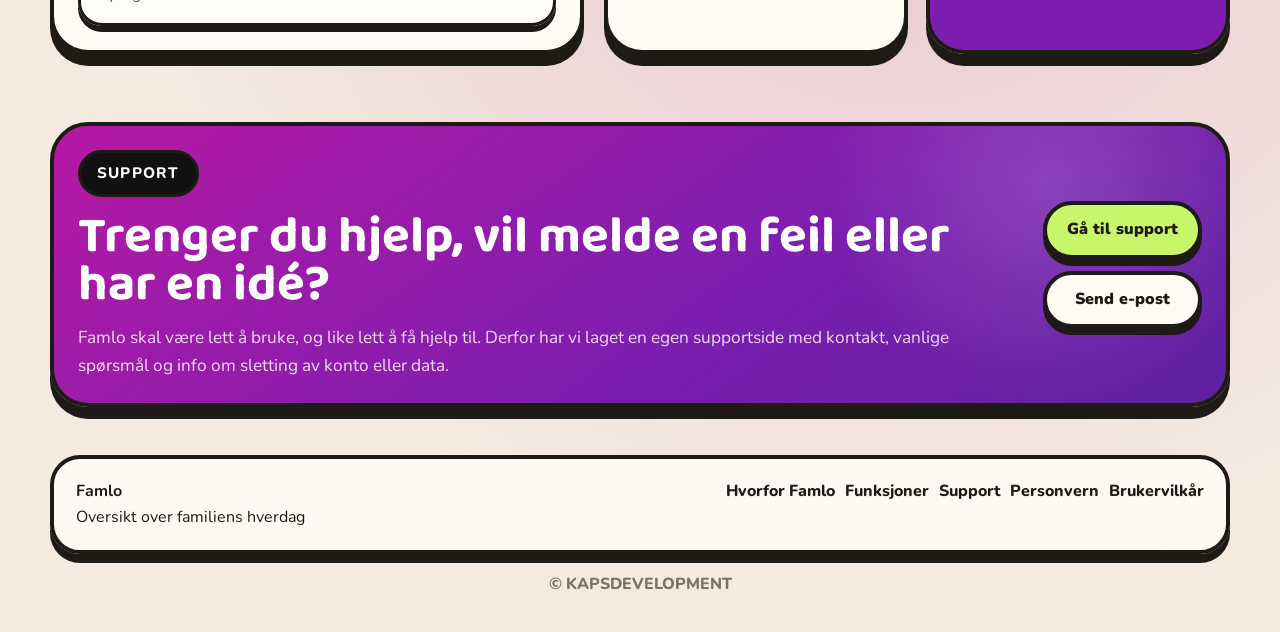
==== commit 8c3f6925: "Publish Norwegian privacy, terms and support for Famlo and Famlo kids" ====
--- a/index.html
+++ b/index.html
@@ -431,8 +431,8 @@
           <a href="#hvordan">Hvorfor Famlo</a>
           <a href="#funksjoner">Funksjoner</a>
           <a href="./support/">Support</a>
-          <a href="./privacy/">Privacy</a>
-          <a href="./terms/">Terms</a>
+          <a href="./privacy/">Personvern</a>
+          <a href="./terms/">Brukervilkår</a>
         </div>
       </div>
 
--- a/styles.css
+++ b/styles.css
@@ -622,7 +622,7 @@
 .showcase-screen-image {
   width: 100%;
   height: 100%;
-  object-fit: cover;
+  object-fit: contain;
 }
 
 .showcase-screen-placeholder {
